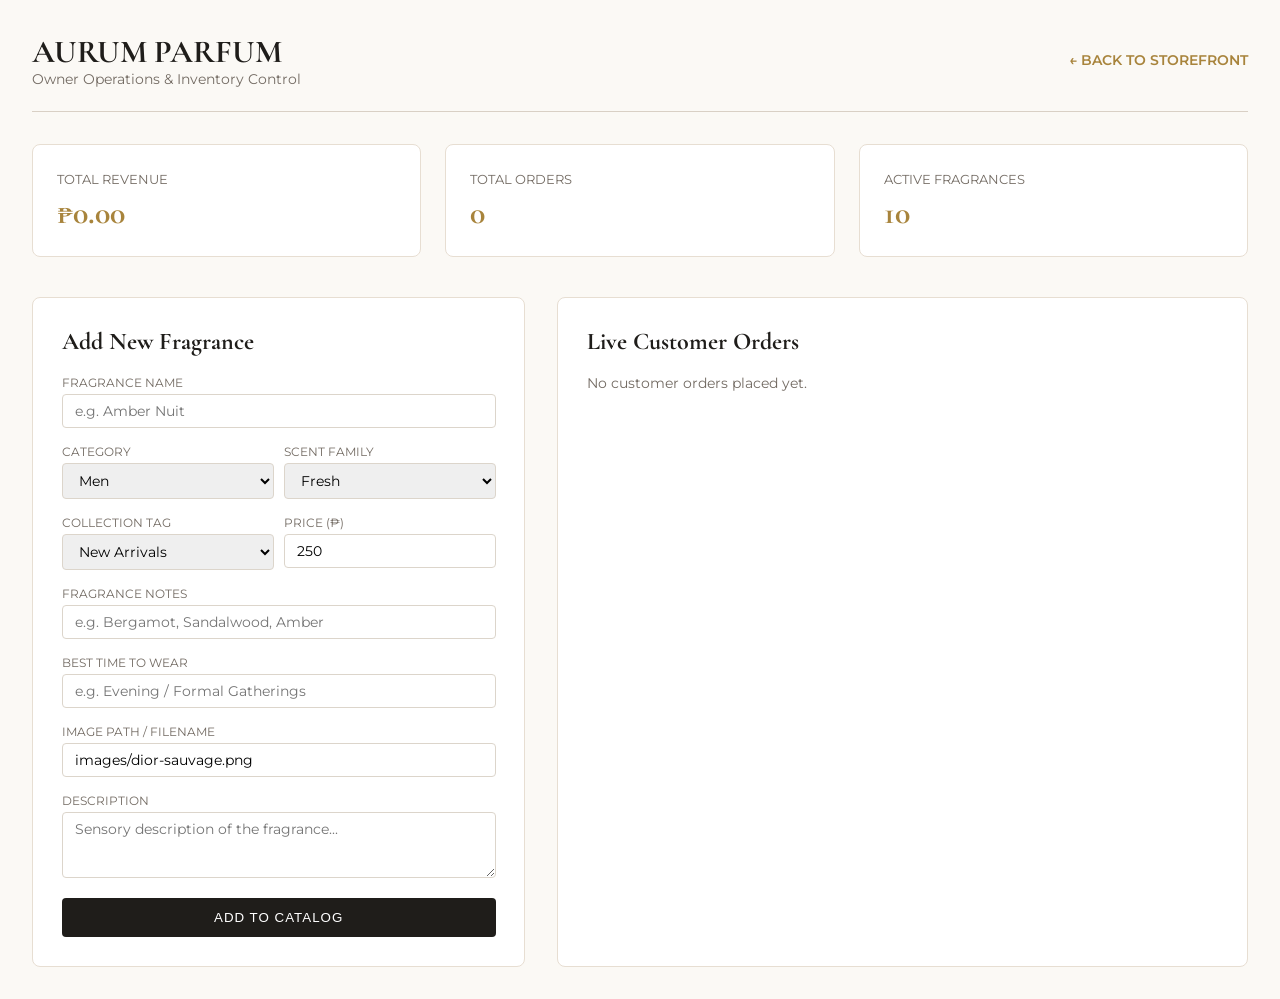
==== admin.html @ e181a685 "commit changes" ====
<!DOCTYPE html>
<html lang="en">
<head>
  <meta charset="UTF-8">
  <meta name="viewport" content="width=device-width, initial-scale=1.0">
  <title>Aurum Parfum | Owner Operations</title>
  <link href="https://fonts.googleapis.com/css2?family=Cormorant+Garamond:wght@400;600&family=Montserrat:wght@300;400;500;600&display=swap" rel="stylesheet">
  <style>
    :root {
      --bg-cream: #fbf9f5;
      --card-bg: #f4eee5;
      --gold-dark: #a8843c;
      --text-dark: #1f1d1a;
      --text-muted: #736b63;
    }
    * { box-sizing: border-box; margin: 0; padding: 0; }
    body { font-family: 'Montserrat', sans-serif; background: var(--bg-cream); color: var(--text-dark); padding: 2rem; }
    h1, h2, h3 { font-family: 'Cormorant Garamond', serif; }
    .header { display: flex; justify-content: space-between; align-items: center; border-bottom: 1px solid #d9d0c5; padding-bottom: 1.5rem; margin-bottom: 2rem; }
    .nav-links a { color: var(--gold-dark); text-decoration: none; font-size: 0.9rem; font-weight: 600; text-transform: uppercase; }
    
    /* Metrics */
    .metrics-row { display: grid; grid-template-columns: repeat(auto-fit, minmax(200px, 1fr)); gap: 1.5rem; margin-bottom: 2.5rem; }
    .metric-box { background: #fff; padding: 1.5rem; border-radius: 8px; border: 1px solid #e7ded2; }
    .metric-box span { font-size: 0.8rem; text-transform: uppercase; color: var(--text-muted); }
    .metric-box h2 { font-size: 2rem; margin-top: 5px; color: var(--gold-dark); }

    /* Layout */
    .dashboard-grid { display: grid; grid-template-columns: 1fr 1.4fr; gap: 2rem; }
    .card-panel { background: #fff; border-radius: 8px; border: 1px solid #e7ded2; padding: 1.8rem; }
    
    /* Form */
    .form-group { margin-bottom: 1rem; }
    .form-group label { display: block; font-size: 0.75rem; text-transform: uppercase; color: var(--text-muted); margin-bottom: 4px; }
    .form-group input, .form-group select, .form-group textarea { width: 100%; padding: 8px 12px; border: 1px solid #dcd5cb; border-radius: 4px; font-family: inherit; font-size: 0.85rem; }
    .btn-submit { background: var(--text-dark); color: #fff; border: none; padding: 12px; width: 100%; text-transform: uppercase; letter-spacing: 1px; cursor: pointer; border-radius: 4px; font-weight: 500; }
    .btn-submit:hover { background: var(--gold-dark); }

    /* Orders List */
    .order-card { border: 1px solid #eee; padding: 1rem; border-radius: 6px; margin-bottom: 1rem; background: var(--bg-cream); }
    .order-header { display: flex; justify-content: space-between; font-size: 0.85rem; margin-bottom: 6px; }
    .order-status { padding: 3px 8px; border-radius: 12px; font-size: 0.7rem; background: #e0d5c1; font-weight: 600; text-transform: uppercase; }
    .order-items { font-size: 0.8rem; color: #555; margin: 6px 0; }
    .order-total { font-weight: 600; font-size: 0.95rem; color: var(--gold-dark); }

    @media (max-width: 900px) { .dashboard-grid { grid-template-columns: 1fr; } }
  </style>
</head>
<body>

  <div class="header">
    <div>
      <h1>AURUM PARFUM</h1>
      <p style="font-size:0.85rem; color:var(--text-muted)">Owner Operations & Inventory Control</p>
    </div>
    <div class="nav-links">
      <a href="index.html">← Back to Storefront</a>
    </div>
  </div>

  <div class="metrics-row">
    <div class="metric-box">
      <span>Total Revenue</span>
      <h2 id="totalRevenue">₱0.00</h2>
    </div>
    <div class="metric-box">
      <span>Total Orders</span>
      <h2 id="totalOrders">0</h2>
    </div>
    <div class="metric-box">
      <span>Active Fragrances</span>
      <h2 id="totalCatalog">10</h2>
    </div>
  </div>

  <div class="dashboard-grid">
    <!-- Add New Perfume Form -->
    <div class="card-panel">
      <h2 style="margin-bottom: 1.2rem;">Add New Fragrance</h2>
      <form id="addPerfumeForm">
        <div class="form-group">
          <label>Fragrance Name</label>
          <input type="text" id="pName" placeholder="e.g. Amber Nuit" required>
        </div>
        <div style="display:grid; grid-template-columns: 1fr 1fr; gap:10px;">
          <div class="form-group">
            <label>Category</label>
            <select id="pGender">
              <option value="Men">Men</option>
              <option value="Women">Women</option>
              <option value="Unisex">Unisex</option>
            </select>
          </div>
          <div class="form-group">
            <label>Scent Family</label>
            <select id="pFamily">
              <option value="Fresh">Fresh</option>
              <option value="Floral">Floral</option>
              <option value="Woody">Woody</option>
              <option value="Sweet">Sweet</option>
              <option value="Fruity">Fruity</option>
            </select>
          </div>
        </div>
        <div style="display:grid; grid-template-columns: 1fr 1fr; gap:10px;">
          <div class="form-group">
            <label>Collection Tag</label>
            <select id="pTag">
              <option value="New Arrivals">New Arrivals</option>
              <option value="Best Seller">Best Seller</option>
              <option value="Sale">Sale</option>
            </select>
          </div>
          <div class="form-group">
            <label>Price (₱)</label>
            <input type="number" id="pPrice" value="250" required>
          </div>
        </div>
        <div class="form-group">
          <label>Fragrance Notes</label>
          <input type="text" id="pNotes" placeholder="e.g. Bergamot, Sandalwood, Amber" required>
        </div>
        <div class="form-group">
          <label>Best Time to Wear</label>
          <input type="text" id="pTime" placeholder="e.g. Evening / Formal Gatherings" required>
        </div>
        <div class="form-group">
          <label>Image Path / Filename</label>
          <input type="text" id="pImage" value="images/dior-sauvage.png" placeholder="images/your-file.png">
        </div>
        <div class="form-group">
          <label>Description</label>
          <textarea id="pDesc" rows="3" placeholder="Sensory description of the fragrance..." required></textarea>
        </div>
        <button type="submit" class="btn-submit">Add to Catalog</button>
      </form>
    </div>

    <!-- Live Customer Orders -->
    <div class="card-panel">
      <h2 style="margin-bottom: 1.2rem;">Live Customer Orders</h2>
      <div id="ordersContainer">
        <p style="font-size:0.85rem; color:var(--text-muted)">No customer orders placed yet.</p>
      </div>
    </div>
  </div>

  <script>
    async function loadAdminData() {
      // 1. Fetch Perfumes Count
      try {
        const pRes = await fetch('/api');
        const perfumes = await pRes.json();
        document.getElementById('totalCatalog').innerText = perfumes.length;
      } catch (e) {}

      // 2. Fetch Orders
      try {
        const oRes = await fetch('/api/orders');
        const orders = await oRes.json();
        renderOrders(orders);
      } catch (e) {}
    }

    function renderOrders(orders) {
      document.getElementById('totalOrders').innerText = orders.length;
      const totalRev = orders.reduce((acc, curr) => acc + curr.total_amount, 0);
      document.getElementById('totalRevenue').innerText = `₱${totalRev.toFixed(2)}`;

      const container = document.getElementById('ordersContainer');
      if (orders.length === 0) {
        container.innerHTML = '<p style="font-size:0.85rem; color:var(--text-muted)">No customer orders placed yet.</p>';
        return;
      }

      container.innerHTML = orders.map(o => `
        <div class="order-card">
          <div class="order-header">
            <strong>#${o.order_id} • ${o.customer_name}</strong>
            <span class="order-status">${o.status}</span>
          </div>
          <div style="font-size:0.75rem; color:#777;">Phone: ${o.customer_phone} | Address: ${o.shipping_address}</div>
          <div class="order-items">
            ${o.items.map(i => `• ${i.name} (₱${i.price})`).join('<br>')}
          </div>
          <div style="display:flex; justify-content:space-between; align-items:center; margin-top:8px;">
            <span class="order-total">Total: ₱${o.total_amount.toFixed(2)}</span>
            <small style="color:#999;">${o.timestamp}</small>
          </div>
        </div>
      `).join('');
    }

    // Handle Adding New Perfume
    document.getElementById('addPerfumeForm').addEventListener('submit', async (e) => {
      e.preventDefault();
      const payload = {
        name: document.getElementById('pName').value,
        gender: document.getElementById('pGender').value,
        scent_family: document.getElementById('pFamily').value,
        tag: document.getElementById('pTag').value,
        price: parseFloat(document.getElementById('pPrice').value),
        notes: document.getElementById('pNotes').value,
        best_time: document.getElementById('pTime').value,
        image: document.getElementById('pImage').value,
        description: document.getElementById('pDesc').value
      };

      const res = await fetch('/api/perfumes', {
        method: 'POST',
        headers: { 'Content-Type': 'application/json' },
        body: JSON.stringify(payload)
      });

      if (res.ok) {
        alert('Perfume added successfully to the catalog!');
        document.getElementById('addPerfumeForm').reset();
        loadAdminData();
      }
    });

    loadAdminData();
  </script>
</body>
</html>
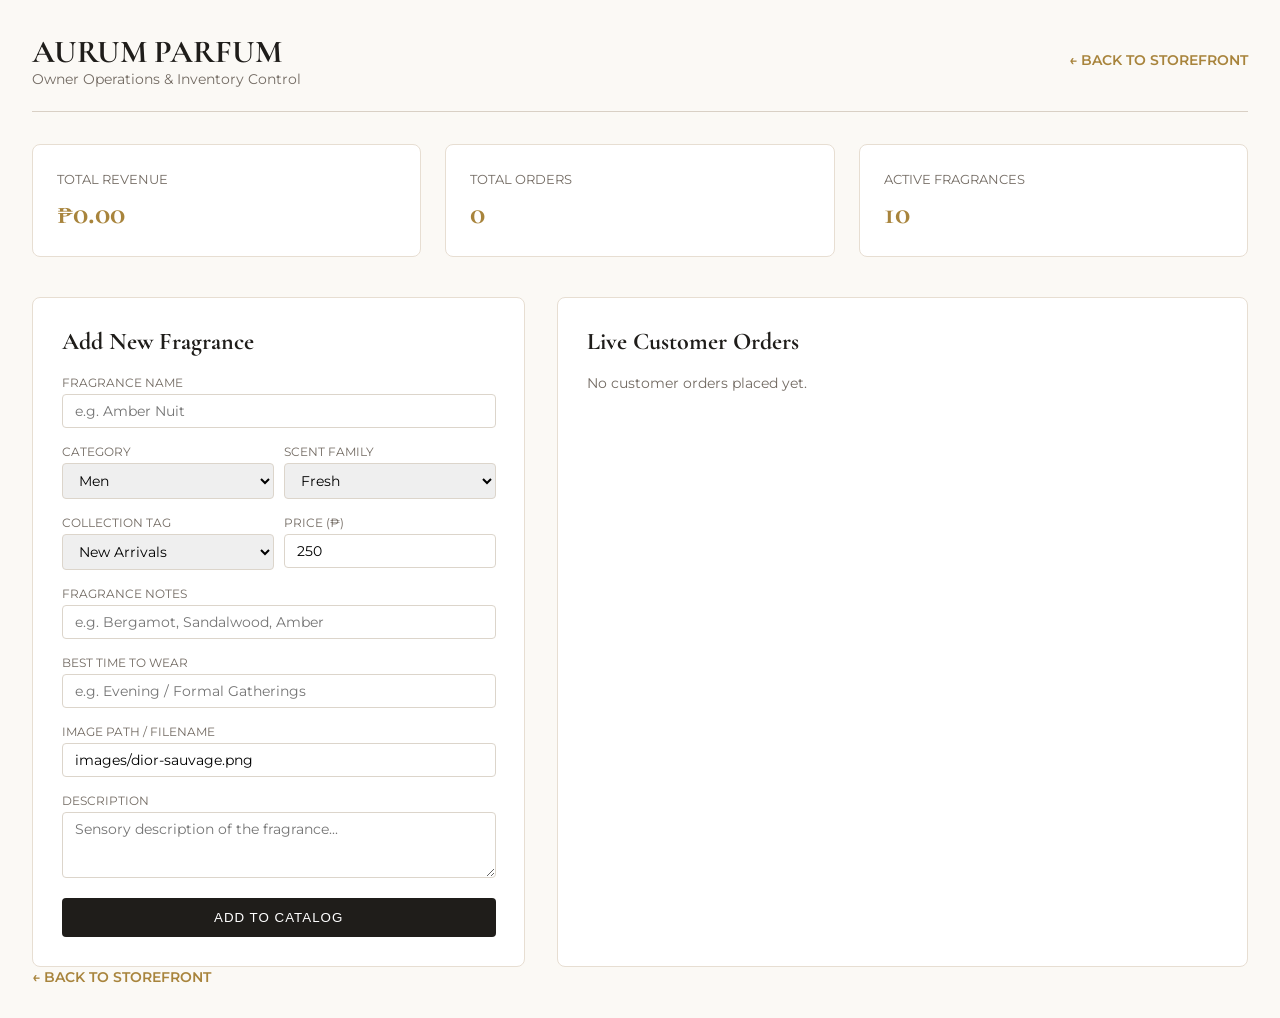
==== commit 595bcd12: "commit changes navigation button" ====
--- a/admin.html
+++ b/admin.html
@@ -145,6 +145,10 @@
     </div>
   </div>
 
+  <div class="nav-links">
+  <a href="index.html">← Back to Storefront</a>
+</div>
+
   <script>
     async function loadAdminData() {
       // 1. Fetch Perfumes Count
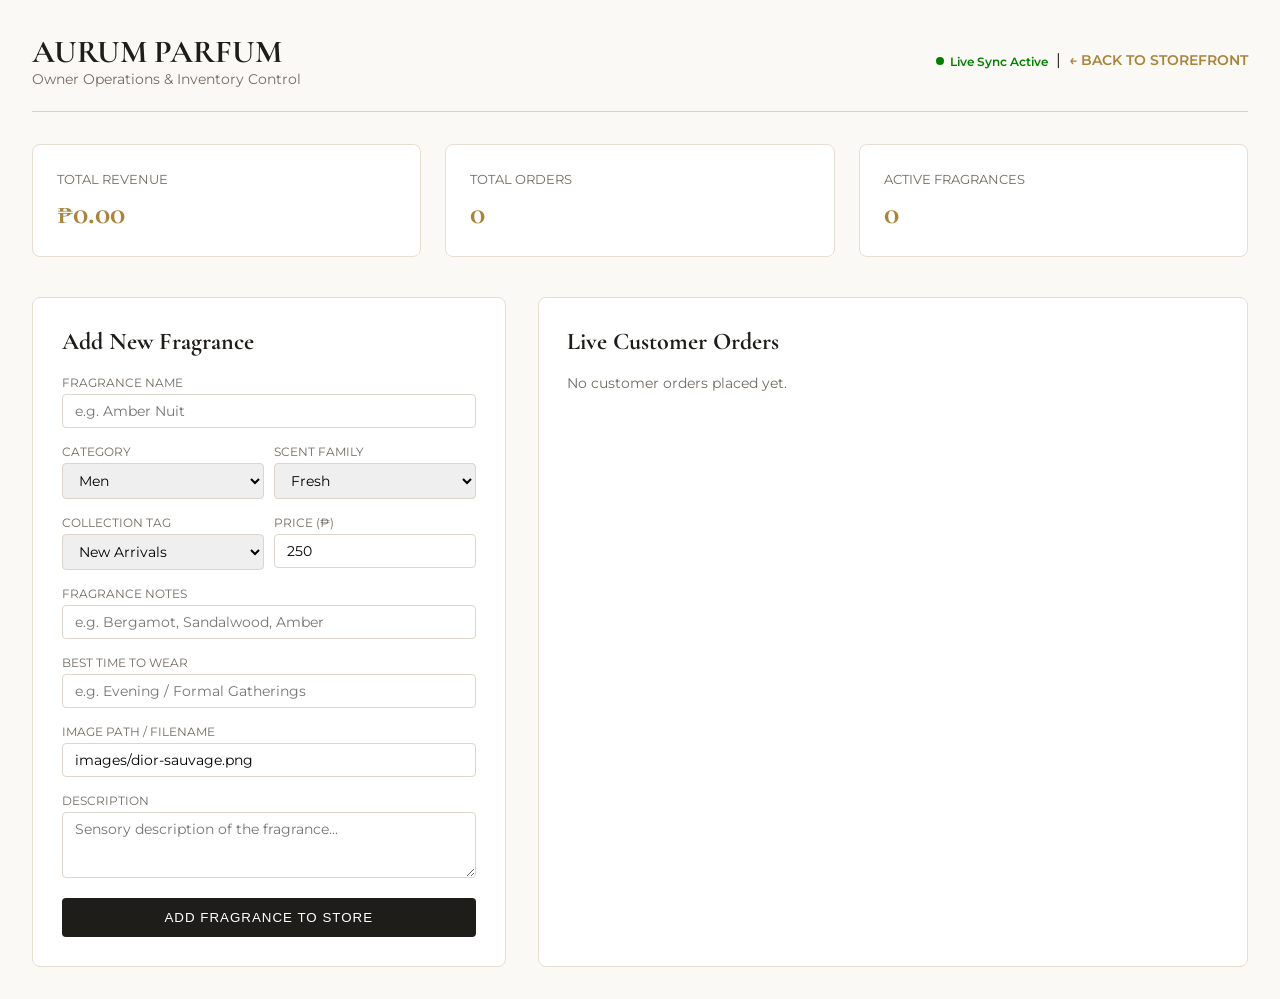
==== commit 3665fd3c: "Implement real-time two-way sync for orders and inventory" ====
--- a/admin.html
+++ b/admin.html
@@ -19,29 +19,30 @@
     .header { display: flex; justify-content: space-between; align-items: center; border-bottom: 1px solid #d9d0c5; padding-bottom: 1.5rem; margin-bottom: 2rem; }
     .nav-links a { color: var(--gold-dark); text-decoration: none; font-size: 0.9rem; font-weight: 600; text-transform: uppercase; }
     
-    /* Metrics */
     .metrics-row { display: grid; grid-template-columns: repeat(auto-fit, minmax(200px, 1fr)); gap: 1.5rem; margin-bottom: 2.5rem; }
     .metric-box { background: #fff; padding: 1.5rem; border-radius: 8px; border: 1px solid #e7ded2; }
     .metric-box span { font-size: 0.8rem; text-transform: uppercase; color: var(--text-muted); }
     .metric-box h2 { font-size: 2rem; margin-top: 5px; color: var(--gold-dark); }
 
-    /* Layout */
-    .dashboard-grid { display: grid; grid-template-columns: 1fr 1.4fr; gap: 2rem; }
+    .dashboard-grid { display: grid; grid-template-columns: 1fr 1.5fr; gap: 2rem; }
     .card-panel { background: #fff; border-radius: 8px; border: 1px solid #e7ded2; padding: 1.8rem; }
     
-    /* Form */
     .form-group { margin-bottom: 1rem; }
     .form-group label { display: block; font-size: 0.75rem; text-transform: uppercase; color: var(--text-muted); margin-bottom: 4px; }
     .form-group input, .form-group select, .form-group textarea { width: 100%; padding: 8px 12px; border: 1px solid #dcd5cb; border-radius: 4px; font-family: inherit; font-size: 0.85rem; }
     .btn-submit { background: var(--text-dark); color: #fff; border: none; padding: 12px; width: 100%; text-transform: uppercase; letter-spacing: 1px; cursor: pointer; border-radius: 4px; font-weight: 500; }
     .btn-submit:hover { background: var(--gold-dark); }
 
-    /* Orders List */
-    .order-card { border: 1px solid #eee; padding: 1rem; border-radius: 6px; margin-bottom: 1rem; background: var(--bg-cream); }
-    .order-header { display: flex; justify-content: space-between; font-size: 0.85rem; margin-bottom: 6px; }
-    .order-status { padding: 3px 8px; border-radius: 12px; font-size: 0.7rem; background: #e0d5c1; font-weight: 600; text-transform: uppercase; }
-    .order-items { font-size: 0.8rem; color: #555; margin: 6px 0; }
-    .order-total { font-weight: 600; font-size: 0.95rem; color: var(--gold-dark); }
+    .order-card { border: 1px solid #eee; padding: 1.2rem; border-radius: 6px; margin-bottom: 1rem; background: var(--bg-cream); }
+    .order-header { display: flex; justify-content: space-between; align-items: center; font-size: 0.9rem; margin-bottom: 6px; }
+    .order-status { padding: 4px 10px; border-radius: 12px; font-size: 0.7rem; background: #e0d5c1; font-weight: 600; text-transform: uppercase; }
+    .order-items { font-size: 0.85rem; color: #444; margin: 8px 0; background: #fff; padding: 8px; border-radius: 4px; border: 1px solid #eee; }
+    .order-total { font-weight: 600; font-size: 1rem; color: var(--gold-dark); }
+
+    .status-select { font-size: 0.75rem; padding: 4px; border-radius: 4px; border: 1px solid #ccc; }
+    .live-badge { display: inline-flex; align-items: center; gap: 6px; font-size: 0.75rem; color: green; font-weight: 600; }
+    .dot { width: 8px; height: 8px; background: green; border-radius: 50%; display: inline-block; animation: pulse 1.5s infinite; }
+    @keyframes pulse { 0% { opacity: 1; } 50% { opacity: 0.3; } 100% { opacity: 1; } }
 
     @media (max-width: 900px) { .dashboard-grid { grid-template-columns: 1fr; } }
   </style>
@@ -54,6 +55,7 @@
       <p style="font-size:0.85rem; color:var(--text-muted)">Owner Operations & Inventory Control</p>
     </div>
     <div class="nav-links">
+      <span class="live-badge"><span class="dot"></span> Live Sync Active</span> &nbsp;|&nbsp;
       <a href="index.html">← Back to Storefront</a>
     </div>
   </div>
@@ -69,7 +71,7 @@
     </div>
     <div class="metric-box">
       <span>Active Fragrances</span>
-      <h2 id="totalCatalog">10</h2>
+      <h2 id="totalCatalog">0</h2>
     </div>
   </div>
 
@@ -126,13 +128,13 @@
         </div>
         <div class="form-group">
           <label>Image Path / Filename</label>
-          <input type="text" id="pImage" value="images/dior-sauvage.png" placeholder="images/your-file.png">
+          <input type="text" id="pImage" value="images/dior-sauvage.png">
         </div>
         <div class="form-group">
           <label>Description</label>
           <textarea id="pDesc" rows="3" placeholder="Sensory description of the fragrance..." required></textarea>
         </div>
-        <button type="submit" class="btn-submit">Add to Catalog</button>
+        <button type="submit" class="btn-submit">Add Fragrance to Store</button>
       </form>
     </div>
 
@@ -140,30 +142,33 @@
     <div class="card-panel">
       <h2 style="margin-bottom: 1.2rem;">Live Customer Orders</h2>
       <div id="ordersContainer">
-        <p style="font-size:0.85rem; color:var(--text-muted)">No customer orders placed yet.</p>
+        <p style="font-size:0.85rem; color:var(--text-muted)">Waiting for customer orders...</p>
       </div>
     </div>
   </div>
-
-  <div class="nav-links">
-  <a href="index.html">← Back to Storefront</a>
-</div>
 
   <script>
     async function loadAdminData() {
-      // 1. Fetch Perfumes Count
+      // 1. Fetch Perfumes
       try {
         const pRes = await fetch('/api');
-        const perfumes = await pRes.json();
-        document.getElementById('totalCatalog').innerText = perfumes.length;
+        if (pRes.ok) {
+          const perfumes = await pRes.json();
+          document.getElementById('totalCatalog').innerText = perfumes.length;
+        }
       } catch (e) {}
 
       // 2. Fetch Orders
+      let orders = [];
       try {
         const oRes = await fetch('/api/orders');
-        const orders = await oRes.json();
-        renderOrders(orders);
-      } catch (e) {}
+        if (oRes.ok) {
+          orders = await oRes.json();
+        }
+      } catch (e) {
+        orders = JSON.parse(localStorage.getItem('aurum_orders') || '[]');
+      }
+      renderOrders(orders);
     }
 
     function renderOrders(orders) {
@@ -172,7 +177,7 @@
       document.getElementById('totalRevenue').innerText = `₱${totalRev.toFixed(2)}`;
 
       const container = document.getElementById('ordersContainer');
-      if (orders.length === 0) {
+      if (!orders || orders.length === 0) {
         container.innerHTML = '<p style="font-size:0.85rem; color:var(--text-muted)">No customer orders placed yet.</p>';
         return;
       }
@@ -183,9 +188,11 @@
             <strong>#${o.order_id} • ${o.customer_name}</strong>
             <span class="order-status">${o.status}</span>
           </div>
-          <div style="font-size:0.75rem; color:#777;">Phone: ${o.customer_phone} | Address: ${o.shipping_address}</div>
+          <div style="font-size:0.75rem; color:#666; margin-bottom: 4px;">
+            📞 ${o.customer_phone} | 📍 ${o.shipping_address}
+          </div>
           <div class="order-items">
-            ${o.items.map(i => `• ${i.name} (₱${i.price})`).join('<br>')}
+            ${o.items.map(i => `• ${i.name} (₱${i.price.toFixed(2)})`).join('<br>')}
           </div>
           <div style="display:flex; justify-content:space-between; align-items:center; margin-top:8px;">
             <span class="order-total">Total: ₱${o.total_amount.toFixed(2)}</span>
@@ -195,7 +202,7 @@
       `).join('');
     }
 
-    // Handle Adding New Perfume
+    // Add Fragrance Handler
     document.getElementById('addPerfumeForm').addEventListener('submit', async (e) => {
       e.preventDefault();
       const payload = {
@@ -210,20 +217,30 @@
         description: document.getElementById('pDesc').value
       };
 
-      const res = await fetch('/api/perfumes', {
-        method: 'POST',
-        headers: { 'Content-Type': 'application/json' },
-        body: JSON.stringify(payload)
-      });
-
-      if (res.ok) {
-        alert('Perfume added successfully to the catalog!');
-        document.getElementById('addPerfumeForm').reset();
-        loadAdminData();
+      try {
+        const res = await fetch('/api/perfumes', {
+          method: 'POST',
+          headers: { 'Content-Type': 'application/json' },
+          body: JSON.stringify(payload)
+        });
+        if (res.ok) {
+          alert('Perfume added successfully! It is now live on the storefront.');
+        }
+      } catch (err) {
+        // Local backup update
+        let catalog = JSON.parse(localStorage.getItem('aurum_catalog') || '[]');
+        catalog.push({ id: Date.now(), ...payload });
+        localStorage.setItem('aurum_catalog', JSON.stringify(catalog));
+        alert('Perfume saved and synced to store!');
       }
+
+      document.getElementById('addPerfumeForm').reset();
+      loadAdminData();
     });
 
-    loadAdminData();
+    // Auto-refresh orders every 3 seconds
+    setInterval(loadAdminData, 3000);
+    window.addEventListener('DOMContentLoaded', loadAdminData);
   </script>
 </body>
 </html>
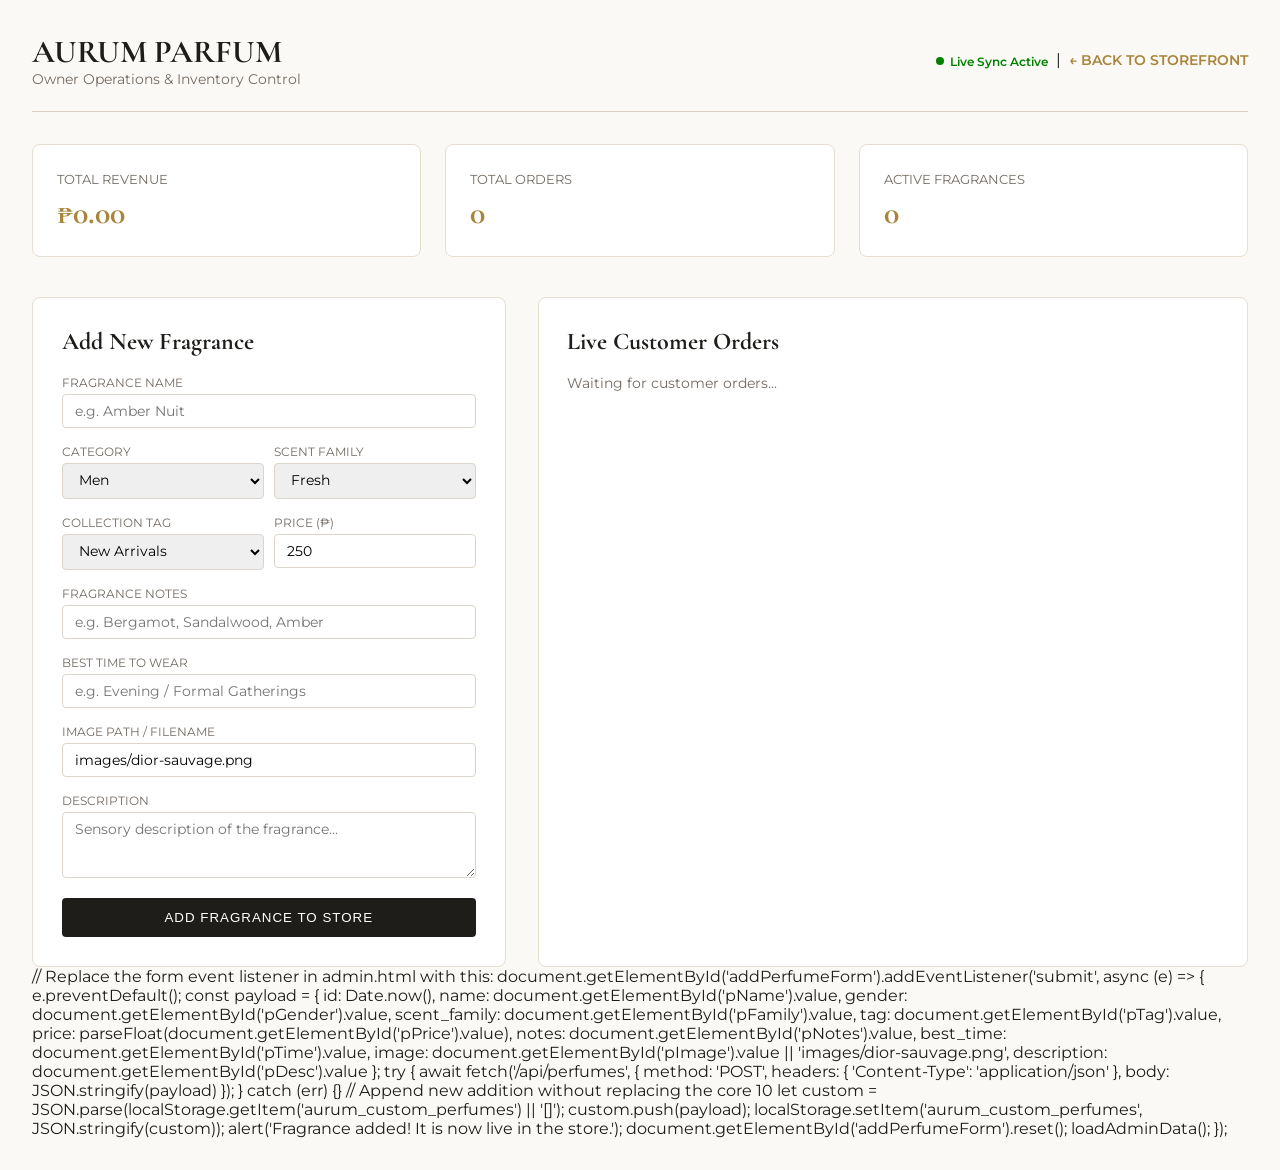
==== commit c150a62e: "Lock in 10 core perfumes and protect catalog persistence" ====
--- a/admin.html
+++ b/admin.html
@@ -147,100 +147,38 @@
     </div>
   </div>
 
-  <script>
-    async function loadAdminData() {
-      // 1. Fetch Perfumes
-      try {
-        const pRes = await fetch('/api');
-        if (pRes.ok) {
-          const perfumes = await pRes.json();
-          document.getElementById('totalCatalog').innerText = perfumes.length;
-        }
-      } catch (e) {}
+// Replace the form event listener in admin.html with this:
+document.getElementById('addPerfumeForm').addEventListener('submit', async (e) => {
+  e.preventDefault();
+  const payload = {
+    id: Date.now(),
+    name: document.getElementById('pName').value,
+    gender: document.getElementById('pGender').value,
+    scent_family: document.getElementById('pFamily').value,
+    tag: document.getElementById('pTag').value,
+    price: parseFloat(document.getElementById('pPrice').value),
+    notes: document.getElementById('pNotes').value,
+    best_time: document.getElementById('pTime').value,
+    image: document.getElementById('pImage').value || 'images/dior-sauvage.png',
+    description: document.getElementById('pDesc').value
+  };
 
-      // 2. Fetch Orders
-      let orders = [];
-      try {
-        const oRes = await fetch('/api/orders');
-        if (oRes.ok) {
-          orders = await oRes.json();
-        }
-      } catch (e) {
-        orders = JSON.parse(localStorage.getItem('aurum_orders') || '[]');
-      }
-      renderOrders(orders);
-    }
+  try {
+    await fetch('/api/perfumes', {
+      method: 'POST',
+      headers: { 'Content-Type': 'application/json' },
+      body: JSON.stringify(payload)
+    });
+  } catch (err) {}
 
-    function renderOrders(orders) {
-      document.getElementById('totalOrders').innerText = orders.length;
-      const totalRev = orders.reduce((acc, curr) => acc + curr.total_amount, 0);
-      document.getElementById('totalRevenue').innerText = `₱${totalRev.toFixed(2)}`;
+  // Append new addition without replacing the core 10
+  let custom = JSON.parse(localStorage.getItem('aurum_custom_perfumes') || '[]');
+  custom.push(payload);
+  localStorage.setItem('aurum_custom_perfumes', JSON.stringify(custom));
 
-      const container = document.getElementById('ordersContainer');
-      if (!orders || orders.length === 0) {
-        container.innerHTML = '<p style="font-size:0.85rem; color:var(--text-muted)">No customer orders placed yet.</p>';
-        return;
-      }
-
-      container.innerHTML = orders.map(o => `
-        <div class="order-card">
-          <div class="order-header">
-            <strong>#${o.order_id} • ${o.customer_name}</strong>
-            <span class="order-status">${o.status}</span>
-          </div>
-          <div style="font-size:0.75rem; color:#666; margin-bottom: 4px;">
-            📞 ${o.customer_phone} | 📍 ${o.shipping_address}
-          </div>
-          <div class="order-items">
-            ${o.items.map(i => `• ${i.name} (₱${i.price.toFixed(2)})`).join('<br>')}
-          </div>
-          <div style="display:flex; justify-content:space-between; align-items:center; margin-top:8px;">
-            <span class="order-total">Total: ₱${o.total_amount.toFixed(2)}</span>
-            <small style="color:#999;">${o.timestamp}</small>
-          </div>
-        </div>
-      `).join('');
-    }
-
-    // Add Fragrance Handler
-    document.getElementById('addPerfumeForm').addEventListener('submit', async (e) => {
-      e.preventDefault();
-      const payload = {
-        name: document.getElementById('pName').value,
-        gender: document.getElementById('pGender').value,
-        scent_family: document.getElementById('pFamily').value,
-        tag: document.getElementById('pTag').value,
-        price: parseFloat(document.getElementById('pPrice').value),
-        notes: document.getElementById('pNotes').value,
-        best_time: document.getElementById('pTime').value,
-        image: document.getElementById('pImage').value,
-        description: document.getElementById('pDesc').value
-      };
-
-      try {
-        const res = await fetch('/api/perfumes', {
-          method: 'POST',
-          headers: { 'Content-Type': 'application/json' },
-          body: JSON.stringify(payload)
-        });
-        if (res.ok) {
-          alert('Perfume added successfully! It is now live on the storefront.');
-        }
-      } catch (err) {
-        // Local backup update
-        let catalog = JSON.parse(localStorage.getItem('aurum_catalog') || '[]');
-        catalog.push({ id: Date.now(), ...payload });
-        localStorage.setItem('aurum_catalog', JSON.stringify(catalog));
-        alert('Perfume saved and synced to store!');
-      }
-
-      document.getElementById('addPerfumeForm').reset();
-      loadAdminData();
-    });
-
-    // Auto-refresh orders every 3 seconds
-    setInterval(loadAdminData, 3000);
-    window.addEventListener('DOMContentLoaded', loadAdminData);
-  </script>
+  alert('Fragrance added! It is now live in the store.');
+  document.getElementById('addPerfumeForm').reset();
+  loadAdminData();
+});
 </body>
 </html>
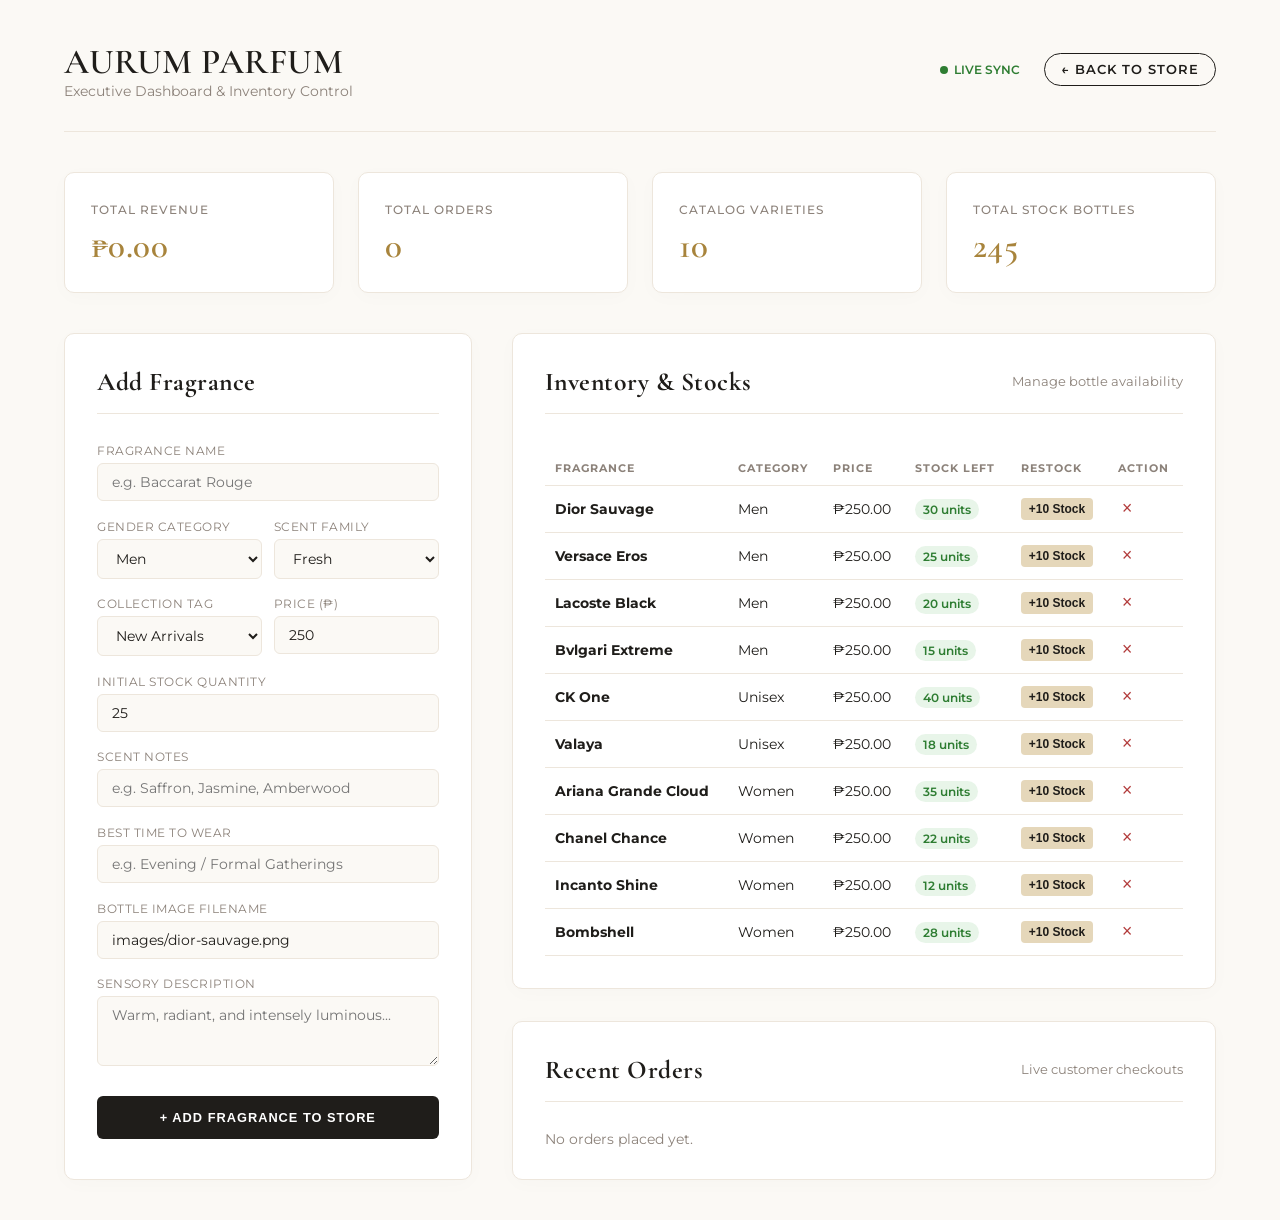
==== commit 36e7f2bb: "Enhance admin UI with inventory stock controls and fragrance deletion" ====
--- a/admin.html
+++ b/admin.html
@@ -3,90 +3,131 @@
 <head>
   <meta charset="UTF-8">
   <meta name="viewport" content="width=device-width, initial-scale=1.0">
-  <title>Aurum Parfum | Owner Operations</title>
-  <link href="https://fonts.googleapis.com/css2?family=Cormorant+Garamond:wght@400;600&family=Montserrat:wght@300;400;500;600&display=swap" rel="stylesheet">
+  <title>Aurum Parfum | Owner Executive Suite</title>
+  <link href="https://fonts.googleapis.com/css2?family=Cormorant+Garamond:ital,wght@0,400;0,600;1,400&family=Montserrat:wght@300;400;500;600&display=swap" rel="stylesheet">
   <style>
     :root {
       --bg-cream: #fbf9f5;
-      --card-bg: #f4eee5;
+      --card-bg: #ffffff;
       --gold-dark: #a8843c;
+      --gold-light: #e5d7ba;
       --text-dark: #1f1d1a;
-      --text-muted: #736b63;
+      --text-muted: #8c827a;
+      --border-color: #ede6dc;
+      --danger: #b23b3b;
+      --success: #2e7d32;
     }
     * { box-sizing: border-box; margin: 0; padding: 0; }
-    body { font-family: 'Montserrat', sans-serif; background: var(--bg-cream); color: var(--text-dark); padding: 2rem; }
-    h1, h2, h3 { font-family: 'Cormorant Garamond', serif; }
-    .header { display: flex; justify-content: space-between; align-items: center; border-bottom: 1px solid #d9d0c5; padding-bottom: 1.5rem; margin-bottom: 2rem; }
-    .nav-links a { color: var(--gold-dark); text-decoration: none; font-size: 0.9rem; font-weight: 600; text-transform: uppercase; }
-    
-    .metrics-row { display: grid; grid-template-columns: repeat(auto-fit, minmax(200px, 1fr)); gap: 1.5rem; margin-bottom: 2.5rem; }
-    .metric-box { background: #fff; padding: 1.5rem; border-radius: 8px; border: 1px solid #e7ded2; }
-    .metric-box span { font-size: 0.8rem; text-transform: uppercase; color: var(--text-muted); }
-    .metric-box h2 { font-size: 2rem; margin-top: 5px; color: var(--gold-dark); }
-
-    .dashboard-grid { display: grid; grid-template-columns: 1fr 1.5fr; gap: 2rem; }
-    .card-panel { background: #fff; border-radius: 8px; border: 1px solid #e7ded2; padding: 1.8rem; }
-    
-    .form-group { margin-bottom: 1rem; }
-    .form-group label { display: block; font-size: 0.75rem; text-transform: uppercase; color: var(--text-muted); margin-bottom: 4px; }
-    .form-group input, .form-group select, .form-group textarea { width: 100%; padding: 8px 12px; border: 1px solid #dcd5cb; border-radius: 4px; font-family: inherit; font-size: 0.85rem; }
-    .btn-submit { background: var(--text-dark); color: #fff; border: none; padding: 12px; width: 100%; text-transform: uppercase; letter-spacing: 1px; cursor: pointer; border-radius: 4px; font-weight: 500; }
-    .btn-submit:hover { background: var(--gold-dark); }
-
-    .order-card { border: 1px solid #eee; padding: 1.2rem; border-radius: 6px; margin-bottom: 1rem; background: var(--bg-cream); }
-    .order-header { display: flex; justify-content: space-between; align-items: center; font-size: 0.9rem; margin-bottom: 6px; }
-    .order-status { padding: 4px 10px; border-radius: 12px; font-size: 0.7rem; background: #e0d5c1; font-weight: 600; text-transform: uppercase; }
-    .order-items { font-size: 0.85rem; color: #444; margin: 8px 0; background: #fff; padding: 8px; border-radius: 4px; border: 1px solid #eee; }
-    .order-total { font-weight: 600; font-size: 1rem; color: var(--gold-dark); }
-
-    .status-select { font-size: 0.75rem; padding: 4px; border-radius: 4px; border: 1px solid #ccc; }
-    .live-badge { display: inline-flex; align-items: center; gap: 6px; font-size: 0.75rem; color: green; font-weight: 600; }
-    .dot { width: 8px; height: 8px; background: green; border-radius: 50%; display: inline-block; animation: pulse 1.5s infinite; }
+    body { font-family: 'Montserrat', sans-serif; background: var(--bg-cream); color: var(--text-dark); padding: 2.5rem 4rem; }
+    h1, h2, h3 { font-family: 'Cormorant Garamond', serif; letter-spacing: 0.5px; }
+
+    /* Top Nav */
+    .top-bar { display: flex; justify-content: space-between; align-items: center; padding-bottom: 2rem; border-bottom: 1px solid var(--border-color); margin-bottom: 2.5rem; }
+    .top-bar h1 { font-size: 2.2rem; font-weight: 600; }
+    .top-actions { display: flex; align-items: center; gap: 1.5rem; }
+    .btn-return { color: var(--text-dark); text-decoration: none; font-size: 0.8rem; font-weight: 600; letter-spacing: 1px; text-transform: uppercase; border: 1px solid var(--text-dark); padding: 8px 16px; border-radius: 20px; transition: all 0.2s; }
+    .btn-return:hover { background: var(--text-dark); color: #fff; }
+    .live-indicator { display: inline-flex; align-items: center; gap: 6px; font-size: 0.75rem; color: var(--success); font-weight: 600; text-transform: uppercase; }
+    .dot { width: 8px; height: 8px; background: var(--success); border-radius: 50%; animation: pulse 1.5s infinite; }
     @keyframes pulse { 0% { opacity: 1; } 50% { opacity: 0.3; } 100% { opacity: 1; } }
 
-    @media (max-width: 900px) { .dashboard-grid { grid-template-columns: 1fr; } }
+    /* Executive Metrics Cards */
+    .metrics-grid { display: grid; grid-template-columns: repeat(4, 1fr); gap: 1.5rem; margin-bottom: 2.5rem; }
+    .stat-card { background: var(--card-bg); border: 1px solid var(--border-color); padding: 1.6rem; border-radius: 10px; box-shadow: 0 4px 20px rgba(0,0,0,0.02); }
+    .stat-card span { font-size: 0.75rem; text-transform: uppercase; letter-spacing: 1px; color: var(--text-muted); font-weight: 500; }
+    .stat-card h2 { font-size: 2.2rem; margin-top: 6px; color: var(--gold-dark); font-weight: 600; }
+
+    /* Main Working Sections */
+    .main-grid { display: grid; grid-template-columns: 1.1fr 1.9fr; gap: 2.5rem; }
+    .panel { background: var(--card-bg); border: 1px solid var(--border-color); border-radius: 10px; padding: 2rem; box-shadow: 0 4px 20px rgba(0,0,0,0.02); }
+    .panel-header { display: flex; justify-content: space-between; align-items: center; margin-bottom: 1.8rem; border-bottom: 1px solid var(--border-color); padding-bottom: 1rem; }
+    .panel-header h2 { font-size: 1.6rem; }
+
+    /* Form Elements */
+    .form-group { margin-bottom: 1.1rem; }
+    .form-group label { display: block; font-size: 0.75rem; text-transform: uppercase; letter-spacing: 0.5px; color: var(--text-muted); margin-bottom: 5px; }
+    .form-group input, .form-group select, .form-group textarea { width: 100%; padding: 10px 14px; border: 1px solid var(--border-color); background: var(--bg-cream); border-radius: 6px; font-family: inherit; font-size: 0.85rem; color: var(--text-dark); transition: 0.2s; }
+    .form-group input:focus, .form-group select:focus, .form-group textarea:focus { outline: none; border-color: var(--gold-dark); background: #fff; }
+    .form-row { display: grid; grid-template-columns: 1fr 1fr; gap: 12px; }
+    .btn-luxury-submit { background: var(--text-dark); color: #fff; border: none; padding: 14px; width: 100%; text-transform: uppercase; letter-spacing: 1px; cursor: pointer; border-radius: 6px; font-size: 0.8rem; font-weight: 600; transition: background 0.2s; margin-top: 0.5rem; }
+    .btn-luxury-submit:hover { background: var(--gold-dark); }
+
+    /* Stock & Product Management Table */
+    .inventory-table { width: 100%; border-collapse: collapse; margin-top: 0.5rem; }
+    .inventory-table th { text-align: left; font-size: 0.7rem; text-transform: uppercase; letter-spacing: 1px; color: var(--text-muted); padding: 10px; border-bottom: 1px solid var(--border-color); }
+    .inventory-table td { padding: 12px 10px; font-size: 0.85rem; border-bottom: 1px solid var(--border-color); vertical-align: middle; }
+    .stock-badge { padding: 3px 8px; border-radius: 12px; font-size: 0.75rem; font-weight: 600; }
+    .stock-in { background: #e8f5e9; color: var(--success); }
+    .stock-low { background: #ffebee; color: var(--danger); }
+    .btn-stock-add { background: var(--gold-light); border: none; color: var(--text-dark); padding: 4px 8px; border-radius: 4px; font-size: 0.75rem; font-weight: 600; cursor: pointer; }
+    .btn-stock-add:hover { background: var(--gold-dark); color: #fff; }
+    .btn-delete-item { background: none; border: none; color: var(--danger); font-size: 1.1rem; cursor: pointer; padding: 0 4px; }
+
+    /* Orders Tab */
+    .order-card { background: var(--bg-cream); border: 1px solid var(--border-color); border-radius: 8px; padding: 1.2rem; margin-bottom: 1rem; }
+    .order-top { display: flex; justify-content: space-between; align-items: center; margin-bottom: 8px; }
+    .order-id { font-weight: 600; font-size: 0.95rem; }
+    .order-tag { font-size: 0.7rem; text-transform: uppercase; background: var(--gold-light); padding: 3px 8px; border-radius: 10px; font-weight: 600; }
+    .order-details { font-size: 0.8rem; color: #555; line-height: 1.5; margin-bottom: 8px; }
+    .order-bottom { display: flex; justify-content: space-between; align-items: center; border-top: 1px solid rgba(0,0,0,0.05); padding-top: 8px; }
+
+    @media (max-width: 1100px) {
+      body { padding: 1.5rem; }
+      .metrics-grid { grid-template-columns: repeat(2, 1fr); }
+      .main-grid { grid-template-columns: 1fr; }
+    }
   </style>
 </head>
 <body>
 
-  <div class="header">
+  <!-- Header -->
+  <div class="top-bar">
     <div>
       <h1>AURUM PARFUM</h1>
-      <p style="font-size:0.85rem; color:var(--text-muted)">Owner Operations & Inventory Control</p>
-    </div>
-    <div class="nav-links">
-      <span class="live-badge"><span class="dot"></span> Live Sync Active</span> &nbsp;|&nbsp;
-      <a href="index.html">← Back to Storefront</a>
+      <p style="font-size:0.85rem; color:var(--text-muted)">Executive Dashboard & Inventory Control</p>
+    </div>
+    <div class="top-actions">
+      <span class="live-indicator"><span class="dot"></span> Live Sync</span>
+      <a href="index.html" class="btn-return">← Back to Store</a>
     </div>
   </div>
 
-  <div class="metrics-row">
-    <div class="metric-box">
+  <!-- Metric Statistics -->
+  <div class="metrics-grid">
+    <div class="stat-card">
       <span>Total Revenue</span>
       <h2 id="totalRevenue">₱0.00</h2>
     </div>
-    <div class="metric-box">
+    <div class="stat-card">
       <span>Total Orders</span>
       <h2 id="totalOrders">0</h2>
     </div>
-    <div class="metric-box">
-      <span>Active Fragrances</span>
-      <h2 id="totalCatalog">0</h2>
+    <div class="stat-card">
+      <span>Catalog Varieties</span>
+      <h2 id="totalCatalog">10</h2>
+    </div>
+    <div class="stat-card">
+      <span>Total Stock Bottles</span>
+      <h2 id="totalStockUnits">250</h2>
     </div>
   </div>
 
-  <div class="dashboard-grid">
-    <!-- Add New Perfume Form -->
-    <div class="card-panel">
-      <h2 style="margin-bottom: 1.2rem;">Add New Fragrance</h2>
+  <!-- Main Management Panels -->
+  <div class="main-grid">
+
+    <!-- Add Fragrance Form -->
+    <div class="panel">
+      <div class="panel-header">
+        <h2>Add Fragrance</h2>
+      </div>
       <form id="addPerfumeForm">
         <div class="form-group">
           <label>Fragrance Name</label>
-          <input type="text" id="pName" placeholder="e.g. Amber Nuit" required>
-        </div>
-        <div style="display:grid; grid-template-columns: 1fr 1fr; gap:10px;">
+          <input type="text" id="pName" placeholder="e.g. Baccarat Rouge" required>
+        </div>
+        <div class="form-row">
           <div class="form-group">
-            <label>Category</label>
+            <label>Gender Category</label>
             <select id="pGender">
               <option value="Men">Men</option>
               <option value="Women">Women</option>
@@ -104,7 +145,7 @@
             </select>
           </div>
         </div>
-        <div style="display:grid; grid-template-columns: 1fr 1fr; gap:10px;">
+        <div class="form-row">
           <div class="form-group">
             <label>Collection Tag</label>
             <select id="pTag">
@@ -119,66 +160,200 @@
           </div>
         </div>
         <div class="form-group">
-          <label>Fragrance Notes</label>
-          <input type="text" id="pNotes" placeholder="e.g. Bergamot, Sandalwood, Amber" required>
+          <label>Initial Stock Quantity</label>
+          <input type="number" id="pStock" value="25" min="1" required>
+        </div>
+        <div class="form-group">
+          <label>Scent Notes</label>
+          <input type="text" id="pNotes" placeholder="e.g. Saffron, Jasmine, Amberwood" required>
         </div>
         <div class="form-group">
           <label>Best Time to Wear</label>
           <input type="text" id="pTime" placeholder="e.g. Evening / Formal Gatherings" required>
         </div>
         <div class="form-group">
-          <label>Image Path / Filename</label>
-          <input type="text" id="pImage" value="images/dior-sauvage.png">
-        </div>
-        <div class="form-group">
-          <label>Description</label>
-          <textarea id="pDesc" rows="3" placeholder="Sensory description of the fragrance..." required></textarea>
-        </div>
-        <button type="submit" class="btn-submit">Add Fragrance to Store</button>
+          <label>Bottle Image Filename</label>
+          <input type="text" id="pImage" value="images/dior-sauvage.png" placeholder="images/your-bottle.png">
+        </div>
+        <div class="form-group">
+          <label>Sensory Description</label>
+          <textarea id="pDesc" rows="3" placeholder="Warm, radiant, and intensely luminous..." required></textarea>
+        </div>
+        <button type="submit" class="btn-luxury-submit">+ Add Fragrance to Store</button>
       </form>
     </div>
 
-    <!-- Live Customer Orders -->
-    <div class="card-panel">
-      <h2 style="margin-bottom: 1.2rem;">Live Customer Orders</h2>
-      <div id="ordersContainer">
-        <p style="font-size:0.85rem; color:var(--text-muted)">Waiting for customer orders...</p>
+    <!-- Inventory Stock & Customer Orders Tabs -->
+    <div style="display: flex; flex-direction: column; gap: 2rem;">
+      
+      <!-- Live Inventory Stock Table -->
+      <div class="panel">
+        <div class="panel-header">
+          <h2>Inventory & Stocks</h2>
+          <span style="font-size:0.8rem; color:var(--text-muted)">Manage bottle availability</span>
+        </div>
+        <div style="overflow-x:auto;">
+          <table class="inventory-table">
+            <thead>
+              <tr>
+                <th>Fragrance</th>
+                <th>Category</th>
+                <th>Price</th>
+                <th>Stock Left</th>
+                <th>Restock</th>
+                <th>Action</th>
+              </tr>
+            </thead>
+            <tbody id="inventoryList">
+              <!-- Dynamically rendered -->
+            </tbody>
+          </table>
+        </div>
       </div>
+
+      <!-- Live Orders Section -->
+      <div class="panel">
+        <div class="panel-header">
+          <h2>Recent Orders</h2>
+          <span style="font-size:0.8rem; color:var(--text-muted)">Live customer checkouts</span>
+        </div>
+        <div id="ordersContainer">
+          <p style="font-size:0.85rem; color:var(--text-muted)">No orders placed yet.</p>
+        </div>
+      </div>
+
     </div>
   </div>
 
-// Replace the form event listener in admin.html with this:
-document.getElementById('addPerfumeForm').addEventListener('submit', async (e) => {
-  e.preventDefault();
-  const payload = {
-    id: Date.now(),
-    name: document.getElementById('pName').value,
-    gender: document.getElementById('pGender').value,
-    scent_family: document.getElementById('pFamily').value,
-    tag: document.getElementById('pTag').value,
-    price: parseFloat(document.getElementById('pPrice').value),
-    notes: document.getElementById('pNotes').value,
-    best_time: document.getElementById('pTime').value,
-    image: document.getElementById('pImage').value || 'images/dior-sauvage.png',
-    description: document.getElementById('pDesc').value
-  };
-
-  try {
-    await fetch('/api/perfumes', {
-      method: 'POST',
-      headers: { 'Content-Type': 'application/json' },
-      body: JSON.stringify(payload)
+  <script>
+    const CORE_DEFAULTS = [
+      { id: 1, name: "Dior Sauvage", gender: "Men", scent_family: "Fresh", price: 250, stock: 30 },
+      { id: 2, name: "Versace Eros", gender: "Men", scent_family: "Sweet", price: 250, stock: 25 },
+      { id: 3, name: "Lacoste Black", gender: "Men", scent_family: "Woody", price: 250, stock: 20 },
+      { id: 4, name: "Bvlgari Extreme", gender: "Men", scent_family: "Fresh", price: 250, stock: 15 },
+      { id: 5, name: "CK One", gender: "Unisex", scent_family: "Fresh", price: 250, stock: 40 },
+      { id: 6, name: "Valaya", gender: "Unisex", scent_family: "Floral", price: 250, stock: 18 },
+      { id: 7, name: "Ariana Grande Cloud", gender: "Women", scent_family: "Sweet", price: 250, stock: 35 },
+      { id: 8, name: "Chanel Chance", gender: "Women", scent_family: "Floral", price: 250, stock: 22 },
+      { id: 9, name: "Incanto Shine", gender: "Women", scent_family: "Fruity", price: 250, stock: 12 },
+      { id: 10, name: "Bombshell", gender: "Women", scent_family: "Fruity", price: 250, stock: 28 }
+    ];
+
+    function getCatalog() {
+      const stored = localStorage.getItem('aurum_all_perfumes');
+      if (stored) return JSON.parse(stored);
+      localStorage.setItem('aurum_all_perfumes', JSON.stringify(CORE_DEFAULTS));
+      return CORE_DEFAULTS;
+    }
+
+    function saveCatalog(catalog) {
+      localStorage.setItem('aurum_all_perfumes', JSON.stringify(catalog));
+      renderDashboard();
+    }
+
+    function renderDashboard() {
+      const catalog = getCatalog();
+      const orders = JSON.parse(localStorage.getItem('aurum_orders') || '[]');
+
+      // 1. Calculate Metrics
+      document.getElementById('totalCatalog').innerText = catalog.length;
+      const totalStock = catalog.reduce((sum, item) => sum + (parseInt(item.stock) || 0), 0);
+      document.getElementById('totalStockUnits').innerText = totalStock;
+      document.getElementById('totalOrders').innerText = orders.length;
+      const revenue = orders.reduce((sum, o) => sum + (parseFloat(o.total_amount) || 0), 0);
+      document.getElementById('totalRevenue').innerText = `₱${revenue.toFixed(2)}`;
+
+      // 2. Render Inventory Table
+      const inventoryList = document.getElementById('inventoryList');
+      inventoryList.innerHTML = catalog.map(p => `
+        <tr>
+          <td><strong>${p.name}</strong></td>
+          <td>${p.gender}</td>
+          <td>₱${parseFloat(p.price).toFixed(2)}</td>
+          <td>
+            <span class="stock-badge ${p.stock <= 10 ? 'stock-low' : 'stock-in'}">
+              ${p.stock || 0} units
+            </span>
+          </td>
+          <td>
+            <button class="btn-stock-add" onclick="adjustStock(${p.id}, 10)">+10 Stock</button>
+          </td>
+          <td>
+            <button class="btn-delete-item" onclick="deleteFragrance(${p.id})" title="Delete perfume">&times;</button>
+          </td>
+        </tr>
+      `).join('');
+
+      // 3. Render Orders
+      const ordersContainer = document.getElementById('ordersContainer');
+      if (orders.length === 0) {
+        ordersContainer.innerHTML = '<p style="font-size:0.85rem; color:var(--text-muted)">No orders placed yet.</p>';
+      } else {
+        ordersContainer.innerHTML = orders.map(o => `
+          <div class="order-card">
+            <div class="order-top">
+              <span class="order-id">#${o.order_id} • ${o.customer_name}</span>
+              <span class="order-tag">${o.status}</span>
+            </div>
+            <div class="order-details">
+              📞 <strong>Phone:</strong> ${o.customer_phone}<br>
+              📍 <strong>Address:</strong> ${o.shipping_address}<br>
+              🛍️ <strong>Items:</strong> ${o.items.map(i => `${i.name} (₱${i.price})`).join(', ')}
+            </div>
+            <div class="order-bottom">
+              <strong style="color:var(--gold-dark)">Total: ₱${parseFloat(o.total_amount).toFixed(2)}</strong>
+              <small style="color:var(--text-muted)">${o.timestamp}</small>
+            </div>
+          </div>
+        `).join('');
+      }
+    }
+
+    function adjustStock(id, amount) {
+      let catalog = getCatalog();
+      catalog = catalog.map(p => {
+        if (p.id === id) {
+          p.stock = (parseInt(p.stock) || 0) + amount;
+        }
+        return p;
+      });
+      saveCatalog(catalog);
+    }
+
+    function deleteFragrance(id) {
+      if (confirm('Are you sure you want to remove this perfume from the store?')) {
+        let catalog = getCatalog();
+        catalog = catalog.filter(p => p.id !== id);
+        saveCatalog(catalog);
+      }
+    }
+
+    document.getElementById('addPerfumeForm').addEventListener('submit', (e) => {
+      e.preventDefault();
+      const newFragrance = {
+        id: Date.now(),
+        name: document.getElementById('pName').value,
+        gender: document.getElementById('pGender').value,
+        scent_family: document.getElementById('pFamily').value,
+        tag: document.getElementById('pTag').value,
+        price: parseFloat(document.getElementById('pPrice').value),
+        stock: parseInt(document.getElementById('pStock').value) || 20,
+        notes: document.getElementById('pNotes').value,
+        best_time: document.getElementById('pTime').value,
+        image: document.getElementById('pImage').value || 'images/dior-sauvage.png',
+        description: document.getElementById('pDesc').value
+      };
+
+      const catalog = getCatalog();
+      catalog.push(newFragrance);
+      saveCatalog(catalog);
+
+      alert(`"${newFragrance.name}" has been added and is live on the store!`);
+      document.getElementById('addPerfumeForm').reset();
     });
-  } catch (err) {}
-
-  // Append new addition without replacing the core 10
-  let custom = JSON.parse(localStorage.getItem('aurum_custom_perfumes') || '[]');
-  custom.push(payload);
-  localStorage.setItem('aurum_custom_perfumes', JSON.stringify(custom));
-
-  alert('Fragrance added! It is now live in the store.');
-  document.getElementById('addPerfumeForm').reset();
-  loadAdminData();
-});
+
+    setInterval(renderDashboard, 3000);
+    window.addEventListener('DOMContentLoaded', renderDashboard);
+  </script>
 </body>
 </html>
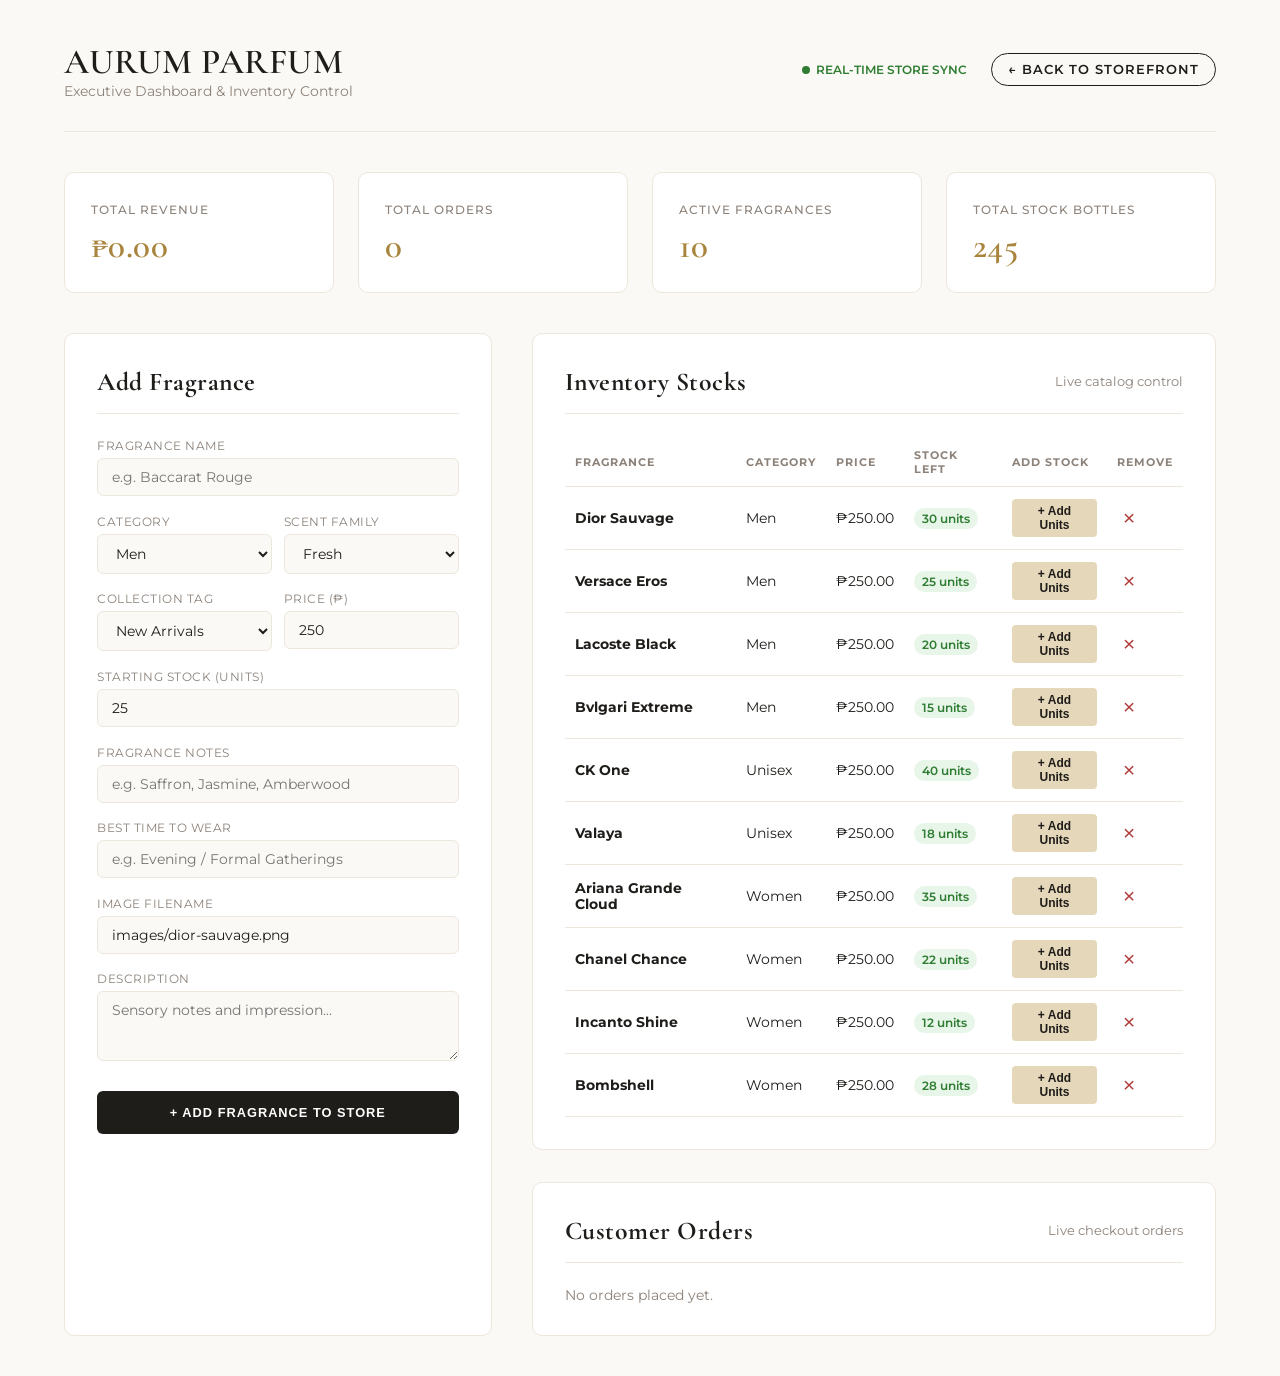
==== commit 203a2b3b: "Sync catalog state across admin/store, add custom stock replenisher, and item quantity picker" ====
--- a/admin.html
+++ b/admin.html
@@ -3,8 +3,8 @@
 <head>
   <meta charset="UTF-8">
   <meta name="viewport" content="width=device-width, initial-scale=1.0">
-  <title>Aurum Parfum | Owner Executive Suite</title>
-  <link href="https://fonts.googleapis.com/css2?family=Cormorant+Garamond:ital,wght@0,400;0,600;1,400&family=Montserrat:wght@300;400;500;600&display=swap" rel="stylesheet">
+  <title>Aurum Parfum | Owner Operations</title>
+  <link href="https://fonts.googleapis.com/css2?family=Cormorant+Garamond:wght@400;600&family=Montserrat:wght@300;400;500;600&display=swap" rel="stylesheet">
   <style>
     :root {
       --bg-cream: #fbf9f5;
@@ -21,49 +21,43 @@
     body { font-family: 'Montserrat', sans-serif; background: var(--bg-cream); color: var(--text-dark); padding: 2.5rem 4rem; }
     h1, h2, h3 { font-family: 'Cormorant Garamond', serif; letter-spacing: 0.5px; }
 
-    /* Top Nav */
     .top-bar { display: flex; justify-content: space-between; align-items: center; padding-bottom: 2rem; border-bottom: 1px solid var(--border-color); margin-bottom: 2.5rem; }
     .top-bar h1 { font-size: 2.2rem; font-weight: 600; }
     .top-actions { display: flex; align-items: center; gap: 1.5rem; }
-    .btn-return { color: var(--text-dark); text-decoration: none; font-size: 0.8rem; font-weight: 600; letter-spacing: 1px; text-transform: uppercase; border: 1px solid var(--text-dark); padding: 8px 16px; border-radius: 20px; transition: all 0.2s; }
+    .btn-return { color: var(--text-dark); text-decoration: none; font-size: 0.8rem; font-weight: 600; letter-spacing: 1px; text-transform: uppercase; border: 1px solid var(--text-dark); padding: 8px 16px; border-radius: 20px; }
     .btn-return:hover { background: var(--text-dark); color: #fff; }
     .live-indicator { display: inline-flex; align-items: center; gap: 6px; font-size: 0.75rem; color: var(--success); font-weight: 600; text-transform: uppercase; }
     .dot { width: 8px; height: 8px; background: var(--success); border-radius: 50%; animation: pulse 1.5s infinite; }
     @keyframes pulse { 0% { opacity: 1; } 50% { opacity: 0.3; } 100% { opacity: 1; } }
 
-    /* Executive Metrics Cards */
     .metrics-grid { display: grid; grid-template-columns: repeat(4, 1fr); gap: 1.5rem; margin-bottom: 2.5rem; }
-    .stat-card { background: var(--card-bg); border: 1px solid var(--border-color); padding: 1.6rem; border-radius: 10px; box-shadow: 0 4px 20px rgba(0,0,0,0.02); }
+    .stat-card { background: var(--card-bg); border: 1px solid var(--border-color); padding: 1.6rem; border-radius: 10px; }
     .stat-card span { font-size: 0.75rem; text-transform: uppercase; letter-spacing: 1px; color: var(--text-muted); font-weight: 500; }
     .stat-card h2 { font-size: 2.2rem; margin-top: 6px; color: var(--gold-dark); font-weight: 600; }
 
-    /* Main Working Sections */
-    .main-grid { display: grid; grid-template-columns: 1.1fr 1.9fr; gap: 2.5rem; }
-    .panel { background: var(--card-bg); border: 1px solid var(--border-color); border-radius: 10px; padding: 2rem; box-shadow: 0 4px 20px rgba(0,0,0,0.02); }
-    .panel-header { display: flex; justify-content: space-between; align-items: center; margin-bottom: 1.8rem; border-bottom: 1px solid var(--border-color); padding-bottom: 1rem; }
+    .main-grid { display: grid; grid-template-columns: 1fr 1.6fr; gap: 2.5rem; }
+    .panel { background: var(--card-bg); border: 1px solid var(--border-color); border-radius: 10px; padding: 2rem; }
+    .panel-header { display: flex; justify-content: space-between; align-items: center; margin-bottom: 1.5rem; border-bottom: 1px solid var(--border-color); padding-bottom: 1rem; }
     .panel-header h2 { font-size: 1.6rem; }
 
-    /* Form Elements */
     .form-group { margin-bottom: 1.1rem; }
     .form-group label { display: block; font-size: 0.75rem; text-transform: uppercase; letter-spacing: 0.5px; color: var(--text-muted); margin-bottom: 5px; }
-    .form-group input, .form-group select, .form-group textarea { width: 100%; padding: 10px 14px; border: 1px solid var(--border-color); background: var(--bg-cream); border-radius: 6px; font-family: inherit; font-size: 0.85rem; color: var(--text-dark); transition: 0.2s; }
-    .form-group input:focus, .form-group select:focus, .form-group textarea:focus { outline: none; border-color: var(--gold-dark); background: #fff; }
+    .form-group input, .form-group select, .form-group textarea { width: 100%; padding: 10px 14px; border: 1px solid var(--border-color); background: var(--bg-cream); border-radius: 6px; font-family: inherit; font-size: 0.85rem; color: var(--text-dark); }
     .form-row { display: grid; grid-template-columns: 1fr 1fr; gap: 12px; }
-    .btn-luxury-submit { background: var(--text-dark); color: #fff; border: none; padding: 14px; width: 100%; text-transform: uppercase; letter-spacing: 1px; cursor: pointer; border-radius: 6px; font-size: 0.8rem; font-weight: 600; transition: background 0.2s; margin-top: 0.5rem; }
+    .btn-luxury-submit { background: var(--text-dark); color: #fff; border: none; padding: 14px; width: 100%; text-transform: uppercase; letter-spacing: 1px; cursor: pointer; border-radius: 6px; font-size: 0.8rem; font-weight: 600; margin-top: 0.5rem; }
     .btn-luxury-submit:hover { background: var(--gold-dark); }
 
-    /* Stock & Product Management Table */
-    .inventory-table { width: 100%; border-collapse: collapse; margin-top: 0.5rem; }
+    .inventory-table { width: 100%; border-collapse: collapse; }
     .inventory-table th { text-align: left; font-size: 0.7rem; text-transform: uppercase; letter-spacing: 1px; color: var(--text-muted); padding: 10px; border-bottom: 1px solid var(--border-color); }
     .inventory-table td { padding: 12px 10px; font-size: 0.85rem; border-bottom: 1px solid var(--border-color); vertical-align: middle; }
     .stock-badge { padding: 3px 8px; border-radius: 12px; font-size: 0.75rem; font-weight: 600; }
     .stock-in { background: #e8f5e9; color: var(--success); }
     .stock-low { background: #ffebee; color: var(--danger); }
-    .btn-stock-add { background: var(--gold-light); border: none; color: var(--text-dark); padding: 4px 8px; border-radius: 4px; font-size: 0.75rem; font-weight: 600; cursor: pointer; }
+    .btn-stock-add { background: var(--gold-light); border: none; color: var(--text-dark); padding: 5px 10px; border-radius: 4px; font-size: 0.75rem; font-weight: 600; cursor: pointer; }
     .btn-stock-add:hover { background: var(--gold-dark); color: #fff; }
-    .btn-delete-item { background: none; border: none; color: var(--danger); font-size: 1.1rem; cursor: pointer; padding: 0 4px; }
-
-    /* Orders Tab */
+    .btn-delete-item { background: none; border: none; color: var(--danger); font-size: 1.3rem; cursor: pointer; padding: 0 6px; line-height: 1; }
+    .btn-delete-item:hover { color: #800; font-weight: bold; }
+
     .order-card { background: var(--bg-cream); border: 1px solid var(--border-color); border-radius: 8px; padding: 1.2rem; margin-bottom: 1rem; }
     .order-top { display: flex; justify-content: space-between; align-items: center; margin-bottom: 8px; }
     .order-id { font-weight: 600; font-size: 0.95rem; }
@@ -71,28 +65,22 @@
     .order-details { font-size: 0.8rem; color: #555; line-height: 1.5; margin-bottom: 8px; }
     .order-bottom { display: flex; justify-content: space-between; align-items: center; border-top: 1px solid rgba(0,0,0,0.05); padding-top: 8px; }
 
-    @media (max-width: 1100px) {
-      body { padding: 1.5rem; }
-      .metrics-grid { grid-template-columns: repeat(2, 1fr); }
-      .main-grid { grid-template-columns: 1fr; }
-    }
+    @media (max-width: 1100px) { body { padding: 1.5rem; } .metrics-grid { grid-template-columns: repeat(2, 1fr); } .main-grid { grid-template-columns: 1fr; } }
   </style>
 </head>
 <body>
 
-  <!-- Header -->
   <div class="top-bar">
     <div>
       <h1>AURUM PARFUM</h1>
       <p style="font-size:0.85rem; color:var(--text-muted)">Executive Dashboard & Inventory Control</p>
     </div>
     <div class="top-actions">
-      <span class="live-indicator"><span class="dot"></span> Live Sync</span>
-      <a href="index.html" class="btn-return">← Back to Store</a>
+      <span class="live-indicator"><span class="dot"></span> Real-Time Store Sync</span>
+      <a href="index.html" class="btn-return">← Back to Storefront</a>
     </div>
   </div>
 
-  <!-- Metric Statistics -->
   <div class="metrics-grid">
     <div class="stat-card">
       <span>Total Revenue</span>
@@ -103,16 +91,15 @@
       <h2 id="totalOrders">0</h2>
     </div>
     <div class="stat-card">
-      <span>Catalog Varieties</span>
-      <h2 id="totalCatalog">10</h2>
+      <span>Active Fragrances</span>
+      <h2 id="totalCatalog">0</h2>
     </div>
     <div class="stat-card">
       <span>Total Stock Bottles</span>
-      <h2 id="totalStockUnits">250</h2>
+      <h2 id="totalStockUnits">0</h2>
     </div>
   </div>
 
-  <!-- Main Management Panels -->
   <div class="main-grid">
 
     <!-- Add Fragrance Form -->
@@ -127,7 +114,7 @@
         </div>
         <div class="form-row">
           <div class="form-group">
-            <label>Gender Category</label>
+            <label>Category</label>
             <select id="pGender">
               <option value="Men">Men</option>
               <option value="Women">Women</option>
@@ -160,11 +147,11 @@
           </div>
         </div>
         <div class="form-group">
-          <label>Initial Stock Quantity</label>
+          <label>Starting Stock (Units)</label>
           <input type="number" id="pStock" value="25" min="1" required>
         </div>
         <div class="form-group">
-          <label>Scent Notes</label>
+          <label>Fragrance Notes</label>
           <input type="text" id="pNotes" placeholder="e.g. Saffron, Jasmine, Amberwood" required>
         </div>
         <div class="form-group">
@@ -172,25 +159,25 @@
           <input type="text" id="pTime" placeholder="e.g. Evening / Formal Gatherings" required>
         </div>
         <div class="form-group">
-          <label>Bottle Image Filename</label>
+          <label>Image Filename</label>
           <input type="text" id="pImage" value="images/dior-sauvage.png" placeholder="images/your-bottle.png">
         </div>
         <div class="form-group">
-          <label>Sensory Description</label>
-          <textarea id="pDesc" rows="3" placeholder="Warm, radiant, and intensely luminous..." required></textarea>
+          <label>Description</label>
+          <textarea id="pDesc" rows="3" placeholder="Sensory notes and impression..." required></textarea>
         </div>
         <button type="submit" class="btn-luxury-submit">+ Add Fragrance to Store</button>
       </form>
     </div>
 
-    <!-- Inventory Stock & Customer Orders Tabs -->
+    <!-- Inventory Stock & Orders Columns -->
     <div style="display: flex; flex-direction: column; gap: 2rem;">
       
-      <!-- Live Inventory Stock Table -->
+      <!-- Inventory Table -->
       <div class="panel">
         <div class="panel-header">
-          <h2>Inventory & Stocks</h2>
-          <span style="font-size:0.8rem; color:var(--text-muted)">Manage bottle availability</span>
+          <h2>Inventory Stocks</h2>
+          <span style="font-size:0.8rem; color:var(--text-muted)">Live catalog control</span>
         </div>
         <div style="overflow-x:auto;">
           <table class="inventory-table">
@@ -200,22 +187,20 @@
                 <th>Category</th>
                 <th>Price</th>
                 <th>Stock Left</th>
-                <th>Restock</th>
-                <th>Action</th>
+                <th>Add Stock</th>
+                <th>Remove</th>
               </tr>
             </thead>
-            <tbody id="inventoryList">
-              <!-- Dynamically rendered -->
-            </tbody>
+            <tbody id="inventoryList"></tbody>
           </table>
         </div>
       </div>
 
-      <!-- Live Orders Section -->
+      <!-- Orders View -->
       <div class="panel">
         <div class="panel-header">
-          <h2>Recent Orders</h2>
-          <span style="font-size:0.8rem; color:var(--text-muted)">Live customer checkouts</span>
+          <h2>Customer Orders</h2>
+          <span style="font-size:0.8rem; color:var(--text-muted)">Live checkout orders</span>
         </div>
         <div id="ordersContainer">
           <p style="font-size:0.85rem; color:var(--text-muted)">No orders placed yet.</p>
@@ -227,27 +212,27 @@
 
   <script>
     const CORE_DEFAULTS = [
-      { id: 1, name: "Dior Sauvage", gender: "Men", scent_family: "Fresh", price: 250, stock: 30 },
-      { id: 2, name: "Versace Eros", gender: "Men", scent_family: "Sweet", price: 250, stock: 25 },
-      { id: 3, name: "Lacoste Black", gender: "Men", scent_family: "Woody", price: 250, stock: 20 },
-      { id: 4, name: "Bvlgari Extreme", gender: "Men", scent_family: "Fresh", price: 250, stock: 15 },
-      { id: 5, name: "CK One", gender: "Unisex", scent_family: "Fresh", price: 250, stock: 40 },
-      { id: 6, name: "Valaya", gender: "Unisex", scent_family: "Floral", price: 250, stock: 18 },
-      { id: 7, name: "Ariana Grande Cloud", gender: "Women", scent_family: "Sweet", price: 250, stock: 35 },
-      { id: 8, name: "Chanel Chance", gender: "Women", scent_family: "Floral", price: 250, stock: 22 },
-      { id: 9, name: "Incanto Shine", gender: "Women", scent_family: "Fruity", price: 250, stock: 12 },
-      { id: 10, name: "Bombshell", gender: "Women", scent_family: "Fruity", price: 250, stock: 28 }
+      { id: 1, name: "Dior Sauvage", gender: "Men", scent_family: "Fresh", tag: "Best Seller", notes: "Calabrian Bergamot, Sichuan Pepper, Ambroxan", best_time: "Night Out / Versatile Daily", description: "Radically fresh, raw, and magnetic.", price: 250, stock: 30, image: "images/dior-sauvage.png" },
+      { id: 2, name: "Versace Eros", gender: "Men", scent_family: "Sweet", tag: "Best Seller", notes: "Mint Leaves, Green Apple, Tonka Bean, Vanilla", best_time: "Party / Evening / Fall", description: "Luminous and vibrant sweet woods.", price: 250, stock: 25, image: "images/versace-eros.png" },
+      { id: 3, name: "Lacoste Black", gender: "Men", scent_family: "Woody", tag: "New Arrivals", notes: "Watermelon, Basil, Lavender, Dark Chocolate", best_time: "Casual Days / Warm Evenings", description: "Crisp watermelon and dark chocolate.", price: 250, stock: 20, image: "images/lacoste-black.png" },
+      { id: 4, name: "Bvlgari Extreme", gender: "Men", scent_family: "Fresh", tag: "Sale", notes: "Darjeeling Tea, Bergamot, Cardamom, Guaiac Wood", best_time: "Office / Formal / Summer", description: "Classic masculine elegance and tea notes.", price: 250, stock: 15, image: "images/bvlgari-extreme.png" },
+      { id: 5, name: "CK One", gender: "Unisex", scent_family: "Fresh", tag: "Best Seller", notes: "Green Tea, Papaya, Bergamot, Jasmine, Musk", best_time: "Everyday Casual / Morning", description: "Clean, universally beloved citrus harmony.", price: 250, stock: 40, image: "images/ck-one.png" },
+      { id: 6, name: "Valaya", gender: "Unisex", scent_family: "Floral", tag: "New Arrivals", notes: "White Peach, Aldehydes, Orange Blossom, Ambroxan", best_time: "Signature Daily / Spring", description: "Ethereal sensation of white cotton and clean florals.", price: 250, stock: 18, image: "images/valaya.png" },
+      { id: 7, name: "Ariana Grande Cloud", gender: "Women", scent_family: "Sweet", tag: "Best Seller", notes: "Lavender Blossom, Coconut Cream, Praline, Vanilla", best_time: "Cool Weather / Date Night", description: "Dreamy whipped cream and sweet praline.", price: 250, stock: 35, image: "images/cloud.png" },
+      { id: 8, name: "Chanel Chance", gender: "Women", scent_family: "Floral", tag: "Best Seller", notes: "Pink Pepper, Jasmine, Patchouli, Amber Musk", best_time: "Daytime Professional / High Tea", description: "Sparkling chic floral constellation.", price: 250, stock: 22, image: "images/chanel-chance.png" },
+      { id: 9, name: "Incanto Shine", gender: "Women", scent_family: "Fruity", tag: "Sale", notes: "Pineapple, Passionfruit, Freesia, White Cedar", best_time: "Summer / Outings / Casual", description: "Juicy tropical fantasy with radiant petals.", price: 250, stock: 12, image: "images/incanto-shine.png" },
+      { id: 10, name: "Bombshell", gender: "Women", scent_family: "Fruity", tag: "New Arrivals", notes: "Purple Passion Fruit, Shangri-la Peony, Vanilla Orchid", best_time: "Afternoon / Casual Glam", description: "Bold, glamorous fruity floral.", price: 250, stock: 28, image: "images/bombshell.png" }
     ];
 
     function getCatalog() {
-      const stored = localStorage.getItem('aurum_all_perfumes');
+      const stored = localStorage.getItem('aurum_master_catalog');
       if (stored) return JSON.parse(stored);
-      localStorage.setItem('aurum_all_perfumes', JSON.stringify(CORE_DEFAULTS));
+      localStorage.setItem('aurum_master_catalog', JSON.stringify(CORE_DEFAULTS));
       return CORE_DEFAULTS;
     }
 
     function saveCatalog(catalog) {
-      localStorage.setItem('aurum_all_perfumes', JSON.stringify(catalog));
+      localStorage.setItem('aurum_master_catalog', JSON.stringify(catalog));
       renderDashboard();
     }
 
@@ -255,7 +240,6 @@
       const catalog = getCatalog();
       const orders = JSON.parse(localStorage.getItem('aurum_orders') || '[]');
 
-      // 1. Calculate Metrics
       document.getElementById('totalCatalog').innerText = catalog.length;
       const totalStock = catalog.reduce((sum, item) => sum + (parseInt(item.stock) || 0), 0);
       document.getElementById('totalStockUnits').innerText = totalStock;
@@ -263,7 +247,6 @@
       const revenue = orders.reduce((sum, o) => sum + (parseFloat(o.total_amount) || 0), 0);
       document.getElementById('totalRevenue').innerText = `₱${revenue.toFixed(2)}`;
 
-      // 2. Render Inventory Table
       const inventoryList = document.getElementById('inventoryList');
       inventoryList.innerHTML = catalog.map(p => `
         <tr>
@@ -271,20 +254,19 @@
           <td>${p.gender}</td>
           <td>₱${parseFloat(p.price).toFixed(2)}</td>
           <td>
-            <span class="stock-badge ${p.stock <= 10 ? 'stock-low' : 'stock-in'}">
+            <span class="stock-badge ${p.stock <= 5 ? 'stock-low' : 'stock-in'}">
               ${p.stock || 0} units
             </span>
           </td>
           <td>
-            <button class="btn-stock-add" onclick="adjustStock(${p.id}, 10)">+10 Stock</button>
+            <button class="btn-stock-add" onclick="promptAddStock(${p.id}, '${p.name}')">+ Add Units</button>
           </td>
           <td>
-            <button class="btn-delete-item" onclick="deleteFragrance(${p.id})" title="Delete perfume">&times;</button>
+            <button class="btn-delete-item" onclick="deleteFragrance(${p.id}, '${p.name}')" title="Delete perfume">&times;</button>
           </td>
         </tr>
       `).join('');
 
-      // 3. Render Orders
       const ordersContainer = document.getElementById('ordersContainer');
       if (orders.length === 0) {
         ordersContainer.innerHTML = '<p style="font-size:0.85rem; color:var(--text-muted)">No orders placed yet.</p>';
@@ -298,7 +280,7 @@
             <div class="order-details">
               📞 <strong>Phone:</strong> ${o.customer_phone}<br>
               📍 <strong>Address:</strong> ${o.shipping_address}<br>
-              🛍️ <strong>Items:</strong> ${o.items.map(i => `${i.name} (₱${i.price})`).join(', ')}
+              🛍️ <strong>Items:</strong> ${o.items.map(i => `${i.name} (x${i.quantity || 1}) - ₱${(i.price * (i.quantity || 1)).toFixed(2)}`).join(', ')}
             </div>
             <div class="order-bottom">
               <strong style="color:var(--gold-dark)">Total: ₱${parseFloat(o.total_amount).toFixed(2)}</strong>
@@ -309,19 +291,28 @@
       }
     }
 
-    function adjustStock(id, amount) {
-      let catalog = getCatalog();
-      catalog = catalog.map(p => {
-        if (p.id === id) {
-          p.stock = (parseInt(p.stock) || 0) + amount;
+    // Dynamic stock adder prompt
+    function promptAddStock(id, name) {
+      const input = prompt(`How many units would you like to add to "${name}" stock?`, "10");
+      if (input !== null) {
+        const qty = parseInt(input);
+        if (!isNaN(qty) && qty > 0) {
+          let catalog = getCatalog();
+          catalog = catalog.map(p => {
+            if (p.id === id) {
+              p.stock = (parseInt(p.stock) || 0) + qty;
+            }
+            return p;
+          });
+          saveCatalog(catalog);
+        } else {
+          alert('Please enter a valid positive number.');
         }
-        return p;
-      });
-      saveCatalog(catalog);
-    }
-
-    function deleteFragrance(id) {
-      if (confirm('Are you sure you want to remove this perfume from the store?')) {
+      }
+    }
+
+    function deleteFragrance(id, name) {
+      if (confirm(`Are you sure you want to remove "${name}" from the store?`)) {
         let catalog = getCatalog();
         catalog = catalog.filter(p => p.id !== id);
         saveCatalog(catalog);
@@ -337,7 +328,7 @@
         scent_family: document.getElementById('pFamily').value,
         tag: document.getElementById('pTag').value,
         price: parseFloat(document.getElementById('pPrice').value),
-        stock: parseInt(document.getElementById('pStock').value) || 20,
+        stock: parseInt(document.getElementById('pStock').value) || 25,
         notes: document.getElementById('pNotes').value,
         best_time: document.getElementById('pTime').value,
         image: document.getElementById('pImage').value || 'images/dior-sauvage.png',
@@ -348,11 +339,11 @@
       catalog.push(newFragrance);
       saveCatalog(catalog);
 
-      alert(`"${newFragrance.name}" has been added and is live on the store!`);
+      alert(`"${newFragrance.name}" added! It is now instantly visible on the storefront.`);
       document.getElementById('addPerfumeForm').reset();
     });
 
-    setInterval(renderDashboard, 3000);
+    setInterval(renderDashboard, 2000);
     window.addEventListener('DOMContentLoaded', renderDashboard);
   </script>
 </body>
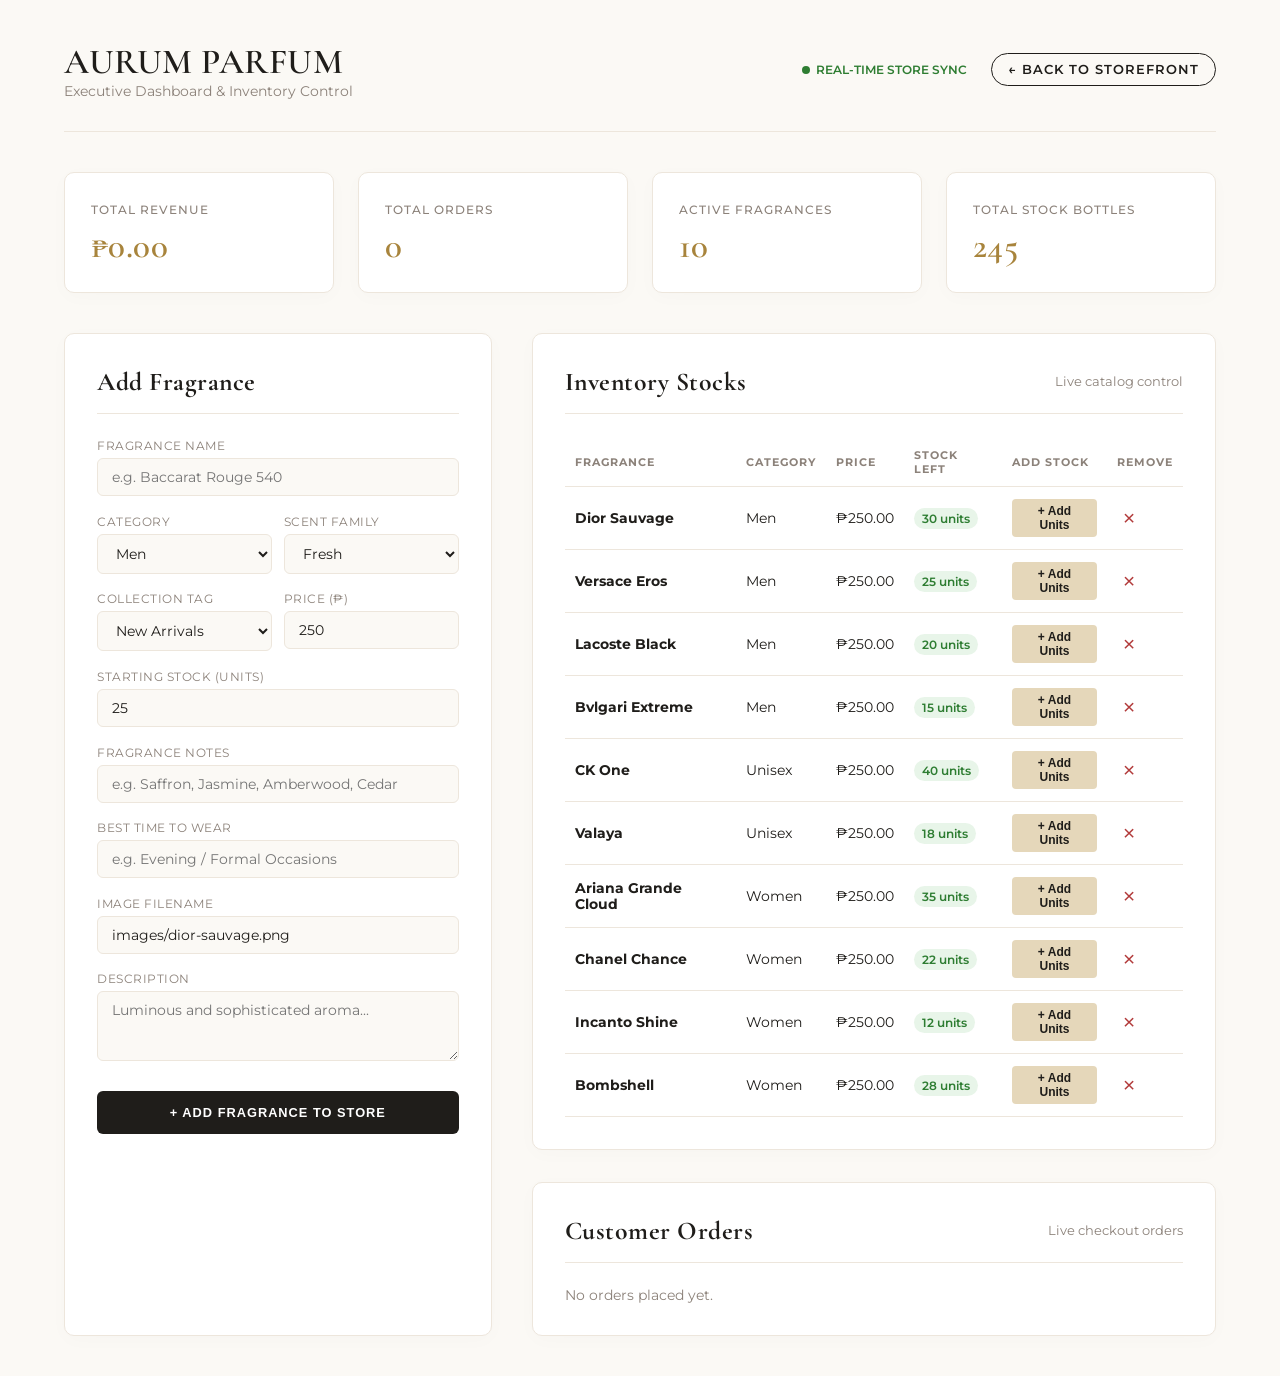
==== commit 1c57a66d: "Deploy matching admin suite with realtime catalog sync" ====
--- a/admin.html
+++ b/admin.html
@@ -24,19 +24,19 @@
     .top-bar { display: flex; justify-content: space-between; align-items: center; padding-bottom: 2rem; border-bottom: 1px solid var(--border-color); margin-bottom: 2.5rem; }
     .top-bar h1 { font-size: 2.2rem; font-weight: 600; }
     .top-actions { display: flex; align-items: center; gap: 1.5rem; }
-    .btn-return { color: var(--text-dark); text-decoration: none; font-size: 0.8rem; font-weight: 600; letter-spacing: 1px; text-transform: uppercase; border: 1px solid var(--text-dark); padding: 8px 16px; border-radius: 20px; }
+    .btn-return { color: var(--text-dark); text-decoration: none; font-size: 0.8rem; font-weight: 600; letter-spacing: 1px; text-transform: uppercase; border: 1px solid var(--text-dark); padding: 8px 16px; border-radius: 20px; transition: all 0.2s; }
     .btn-return:hover { background: var(--text-dark); color: #fff; }
     .live-indicator { display: inline-flex; align-items: center; gap: 6px; font-size: 0.75rem; color: var(--success); font-weight: 600; text-transform: uppercase; }
     .dot { width: 8px; height: 8px; background: var(--success); border-radius: 50%; animation: pulse 1.5s infinite; }
     @keyframes pulse { 0% { opacity: 1; } 50% { opacity: 0.3; } 100% { opacity: 1; } }
 
     .metrics-grid { display: grid; grid-template-columns: repeat(4, 1fr); gap: 1.5rem; margin-bottom: 2.5rem; }
-    .stat-card { background: var(--card-bg); border: 1px solid var(--border-color); padding: 1.6rem; border-radius: 10px; }
+    .stat-card { background: var(--card-bg); border: 1px solid var(--border-color); padding: 1.6rem; border-radius: 10px; box-shadow: 0 4px 20px rgba(0,0,0,0.02); }
     .stat-card span { font-size: 0.75rem; text-transform: uppercase; letter-spacing: 1px; color: var(--text-muted); font-weight: 500; }
     .stat-card h2 { font-size: 2.2rem; margin-top: 6px; color: var(--gold-dark); font-weight: 600; }
 
     .main-grid { display: grid; grid-template-columns: 1fr 1.6fr; gap: 2.5rem; }
-    .panel { background: var(--card-bg); border: 1px solid var(--border-color); border-radius: 10px; padding: 2rem; }
+    .panel { background: var(--card-bg); border: 1px solid var(--border-color); border-radius: 10px; padding: 2rem; box-shadow: 0 4px 20px rgba(0,0,0,0.02); }
     .panel-header { display: flex; justify-content: space-between; align-items: center; margin-bottom: 1.5rem; border-bottom: 1px solid var(--border-color); padding-bottom: 1rem; }
     .panel-header h2 { font-size: 1.6rem; }
 
@@ -44,7 +44,7 @@
     .form-group label { display: block; font-size: 0.75rem; text-transform: uppercase; letter-spacing: 0.5px; color: var(--text-muted); margin-bottom: 5px; }
     .form-group input, .form-group select, .form-group textarea { width: 100%; padding: 10px 14px; border: 1px solid var(--border-color); background: var(--bg-cream); border-radius: 6px; font-family: inherit; font-size: 0.85rem; color: var(--text-dark); }
     .form-row { display: grid; grid-template-columns: 1fr 1fr; gap: 12px; }
-    .btn-luxury-submit { background: var(--text-dark); color: #fff; border: none; padding: 14px; width: 100%; text-transform: uppercase; letter-spacing: 1px; cursor: pointer; border-radius: 6px; font-size: 0.8rem; font-weight: 600; margin-top: 0.5rem; }
+    .btn-luxury-submit { background: var(--text-dark); color: #fff; border: none; padding: 14px; width: 100%; text-transform: uppercase; letter-spacing: 1px; cursor: pointer; border-radius: 6px; font-size: 0.8rem; font-weight: 600; margin-top: 0.5rem; transition: background 0.2s; }
     .btn-luxury-submit:hover { background: var(--gold-dark); }
 
     .inventory-table { width: 100%; border-collapse: collapse; }
@@ -102,7 +102,7 @@
 
   <div class="main-grid">
 
-    <!-- Add Fragrance Form -->
+    <!-- Add Fragrance Panel -->
     <div class="panel">
       <div class="panel-header">
         <h2>Add Fragrance</h2>
@@ -110,7 +110,7 @@
       <form id="addPerfumeForm">
         <div class="form-group">
           <label>Fragrance Name</label>
-          <input type="text" id="pName" placeholder="e.g. Baccarat Rouge" required>
+          <input type="text" id="pName" placeholder="e.g. Baccarat Rouge 540" required>
         </div>
         <div class="form-row">
           <div class="form-group">
@@ -152,11 +152,11 @@
         </div>
         <div class="form-group">
           <label>Fragrance Notes</label>
-          <input type="text" id="pNotes" placeholder="e.g. Saffron, Jasmine, Amberwood" required>
+          <input type="text" id="pNotes" placeholder="e.g. Saffron, Jasmine, Amberwood, Cedar" required>
         </div>
         <div class="form-group">
           <label>Best Time to Wear</label>
-          <input type="text" id="pTime" placeholder="e.g. Evening / Formal Gatherings" required>
+          <input type="text" id="pTime" placeholder="e.g. Evening / Formal Occasions" required>
         </div>
         <div class="form-group">
           <label>Image Filename</label>
@@ -164,13 +164,13 @@
         </div>
         <div class="form-group">
           <label>Description</label>
-          <textarea id="pDesc" rows="3" placeholder="Sensory notes and impression..." required></textarea>
+          <textarea id="pDesc" rows="3" placeholder="Luminous and sophisticated aroma..." required></textarea>
         </div>
         <button type="submit" class="btn-luxury-submit">+ Add Fragrance to Store</button>
       </form>
     </div>
 
-    <!-- Inventory Stock & Orders Columns -->
+    <!-- Management Panels -->
     <div style="display: flex; flex-direction: column; gap: 2rem;">
       
       <!-- Inventory Table -->
@@ -196,7 +196,7 @@
         </div>
       </div>
 
-      <!-- Orders View -->
+      <!-- Orders Feed -->
       <div class="panel">
         <div class="panel-header">
           <h2>Customer Orders</h2>
@@ -212,16 +212,16 @@
 
   <script>
     const CORE_DEFAULTS = [
-      { id: 1, name: "Dior Sauvage", gender: "Men", scent_family: "Fresh", tag: "Best Seller", notes: "Calabrian Bergamot, Sichuan Pepper, Ambroxan", best_time: "Night Out / Versatile Daily", description: "Radically fresh, raw, and magnetic.", price: 250, stock: 30, image: "images/dior-sauvage.png" },
-      { id: 2, name: "Versace Eros", gender: "Men", scent_family: "Sweet", tag: "Best Seller", notes: "Mint Leaves, Green Apple, Tonka Bean, Vanilla", best_time: "Party / Evening / Fall", description: "Luminous and vibrant sweet woods.", price: 250, stock: 25, image: "images/versace-eros.png" },
-      { id: 3, name: "Lacoste Black", gender: "Men", scent_family: "Woody", tag: "New Arrivals", notes: "Watermelon, Basil, Lavender, Dark Chocolate", best_time: "Casual Days / Warm Evenings", description: "Crisp watermelon and dark chocolate.", price: 250, stock: 20, image: "images/lacoste-black.png" },
-      { id: 4, name: "Bvlgari Extreme", gender: "Men", scent_family: "Fresh", tag: "Sale", notes: "Darjeeling Tea, Bergamot, Cardamom, Guaiac Wood", best_time: "Office / Formal / Summer", description: "Classic masculine elegance and tea notes.", price: 250, stock: 15, image: "images/bvlgari-extreme.png" },
-      { id: 5, name: "CK One", gender: "Unisex", scent_family: "Fresh", tag: "Best Seller", notes: "Green Tea, Papaya, Bergamot, Jasmine, Musk", best_time: "Everyday Casual / Morning", description: "Clean, universally beloved citrus harmony.", price: 250, stock: 40, image: "images/ck-one.png" },
-      { id: 6, name: "Valaya", gender: "Unisex", scent_family: "Floral", tag: "New Arrivals", notes: "White Peach, Aldehydes, Orange Blossom, Ambroxan", best_time: "Signature Daily / Spring", description: "Ethereal sensation of white cotton and clean florals.", price: 250, stock: 18, image: "images/valaya.png" },
-      { id: 7, name: "Ariana Grande Cloud", gender: "Women", scent_family: "Sweet", tag: "Best Seller", notes: "Lavender Blossom, Coconut Cream, Praline, Vanilla", best_time: "Cool Weather / Date Night", description: "Dreamy whipped cream and sweet praline.", price: 250, stock: 35, image: "images/cloud.png" },
-      { id: 8, name: "Chanel Chance", gender: "Women", scent_family: "Floral", tag: "Best Seller", notes: "Pink Pepper, Jasmine, Patchouli, Amber Musk", best_time: "Daytime Professional / High Tea", description: "Sparkling chic floral constellation.", price: 250, stock: 22, image: "images/chanel-chance.png" },
-      { id: 9, name: "Incanto Shine", gender: "Women", scent_family: "Fruity", tag: "Sale", notes: "Pineapple, Passionfruit, Freesia, White Cedar", best_time: "Summer / Outings / Casual", description: "Juicy tropical fantasy with radiant petals.", price: 250, stock: 12, image: "images/incanto-shine.png" },
-      { id: 10, name: "Bombshell", gender: "Women", scent_family: "Fruity", tag: "New Arrivals", notes: "Purple Passion Fruit, Shangri-la Peony, Vanilla Orchid", best_time: "Afternoon / Casual Glam", description: "Bold, glamorous fruity floral.", price: 250, stock: 28, image: "images/bombshell.png" }
+      { id: 1, name: "Dior Sauvage", gender: "Men", scent_family: "Fresh", tag: "Best Seller", notes: "Calabrian Bergamot, Sichuan Pepper, Ambroxan", best_time: "Night Out / Versatile Daily", description: "Radically fresh, raw, and magnetic with crisp citrus and intense ambery woods.", price: 250, stock: 30, image: "images/dior-sauvage.png" },
+      { id: 2, name: "Versace Eros", gender: "Men", scent_family: "Sweet", tag: "Best Seller", notes: "Mint Leaves, Green Apple, Tonka Bean, Vanilla", best_time: "Party / Evening / Fall", description: "A luminous aura with an intense, vibrant, and glowing combination of fresh mint and sweet vanilla.", price: 250, stock: 25, image: "images/versace-eros.png" },
+      { id: 3, name: "Lacoste Black", gender: "Men", scent_family: "Woody", tag: "New Arrivals", notes: "Watermelon, Basil, Lavender, Dark Chocolate", best_time: "Casual Days / Warm Evenings", description: "An intense, refreshing contrast that blends aqueous watermelon with an unexpected dark chocolate finish.", price: 250, stock: 20, image: "images/lacoste-black.png" },
+      { id: 4, name: "Bvlgari Extreme", gender: "Men", scent_family: "Fresh", tag: "Sale", notes: "Darjeeling Tea, Bergamot, Cardamom, Guaiac Wood", best_time: "Office / Formal / Summer", description: "Understated refinement expressing classic masculine elegance with woody tea nuances.", price: 250, stock: 15, image: "images/bvlgari-extreme.png" },
+      { id: 5, name: "CK One", gender: "Unisex", scent_family: "Fresh", tag: "Best Seller", notes: "Green Tea, Papaya, Bergamot, Jasmine, Musk", best_time: "Everyday Casual / Morning", description: "The universally clean, iconic citrus harmony designed for effortless daily wear.", price: 250, stock: 40, image: "images/ck-one.png" },
+      { id: 6, name: "Valaya", gender: "Unisex", scent_family: "Floral", tag: "New Arrivals", notes: "White Peach, Aldehydes, Orange Blossom, Ambroxan", best_time: "Signature Daily / Spring", description: "An ethereal sensation of soft white cotton, radiant clean florals, and subtle musks.", price: 250, stock: 18, image: "images/valaya.png" },
+      { id: 7, name: "Ariana Grande Cloud", gender: "Women", scent_family: "Sweet", tag: "Best Seller", notes: "Lavender Blossom, Coconut Cream, Praline, Vanilla", best_time: "Cool Weather / Date Night", description: "An uplifting, dreamy scent imbued with decadent praline and airy whipped cream.", price: 250, stock: 35, image: "images/cloud.png" },
+      { id: 8, name: "Chanel Chance", gender: "Women", scent_family: "Floral", tag: "Best Seller", notes: "Pink Pepper, Jasmine, Patchouli, Amber Musk", best_time: "Daytime Professional / High Tea", description: "An unpredictable, sparkling floral constellation wrapped in soft spiced elegance.", price: 250, stock: 22, image: "images/chanel-chance.png" },
+      { id: 9, name: "Incanto Shine", gender: "Women", scent_family: "Fruity", tag: "Sale", notes: "Pineapple, Passionfruit, Freesia, White Cedar", best_time: "Summer / Outings / Casual", description: "A dazzling tropical fantasy rich with ripe passionfruit and cheerful sunny blooms.", price: 250, stock: 12, image: "images/incanto-shine.png" },
+      { id: 10, name: "Bombshell", gender: "Women", scent_family: "Fruity", tag: "New Arrivals", notes: "Purple Passion Fruit, Shangri-la Peony, Vanilla Orchid", best_time: "Afternoon / Casual Glam", description: "A vibrant blend of fresh-cut peonies and exotic sun-drenched fruits.", price: 250, stock: 28, image: "images/bombshell.png" }
     ];
 
     function getCatalog() {
@@ -291,7 +291,6 @@
       }
     }
 
-    // Dynamic stock adder prompt
     function promptAddStock(id, name) {
       const input = prompt(`How many units would you like to add to "${name}" stock?`, "10");
       if (input !== null) {
